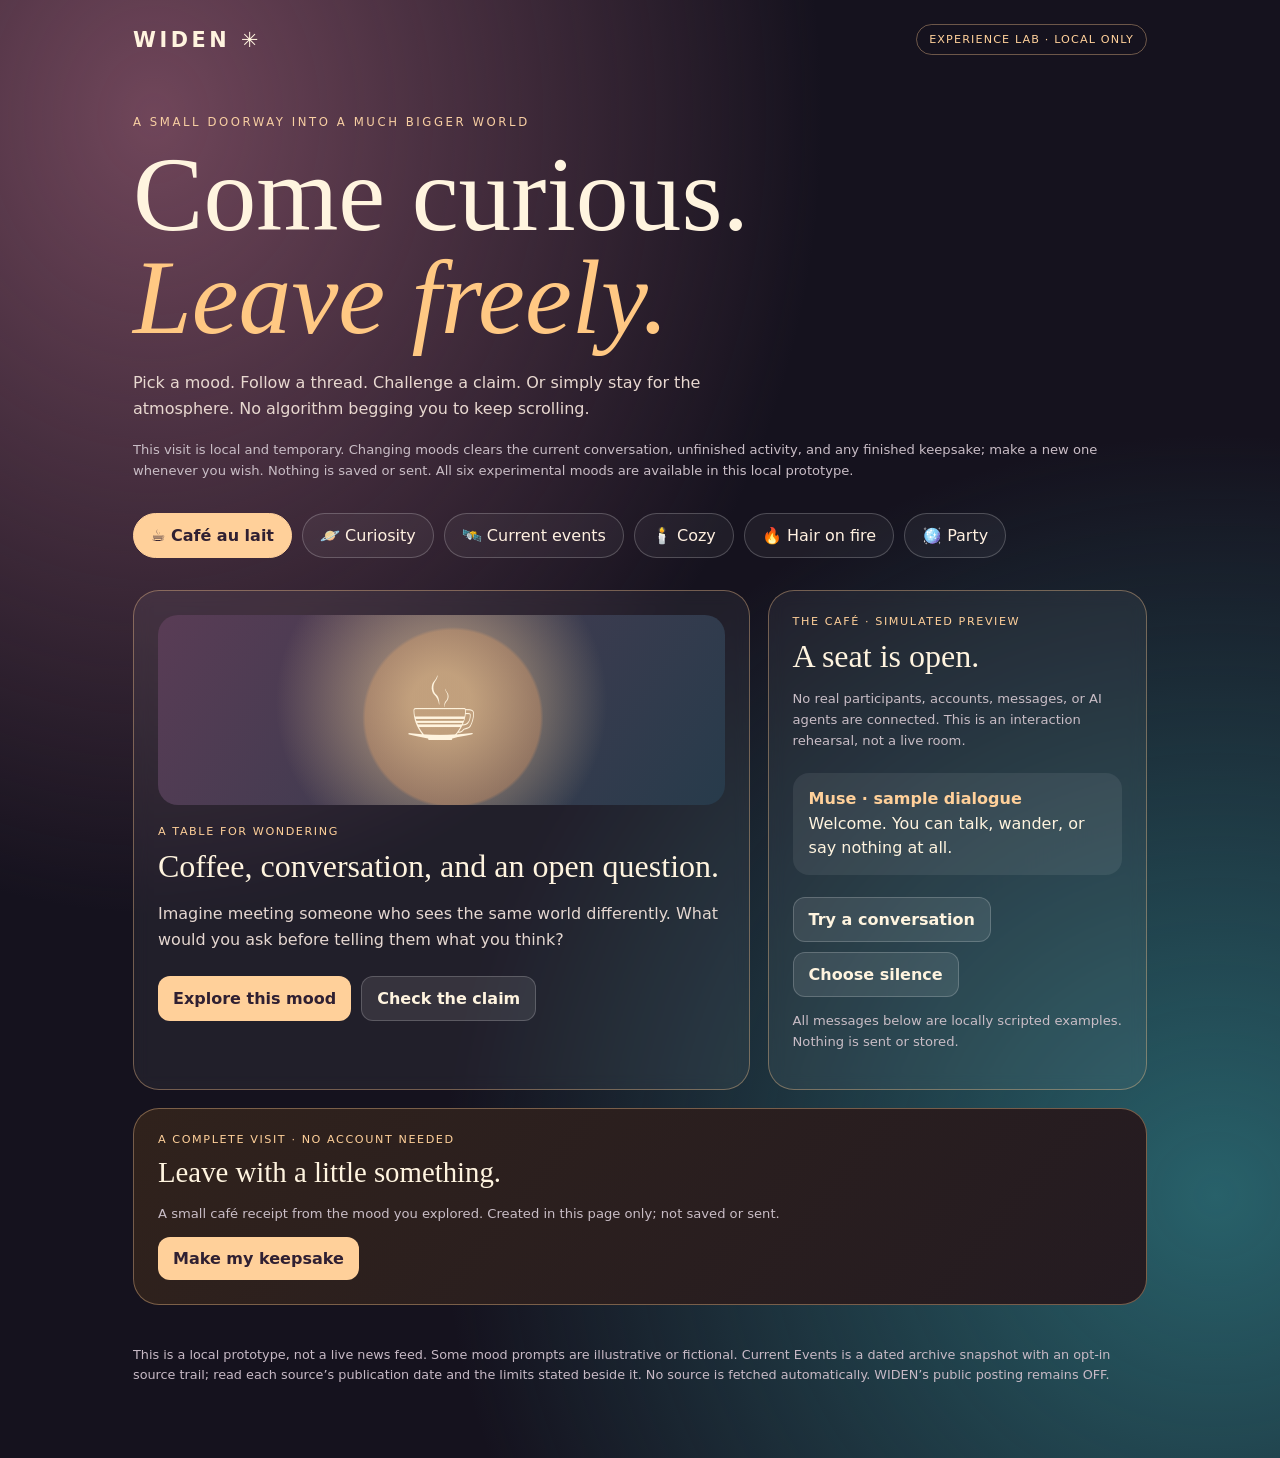
==== prototypes/cafe-au-lait-experience.html @ 698cd6a4 "Give Curiosity a source-grounded object encounter" ====
<!doctype html>
<html lang="en"><head><meta charset="utf-8"><meta name="viewport" content="width=device-width,initial-scale=1"><meta name="color-scheme" content="dark"><title>WIDEN — Café au Lait / Experience Lab</title>
<style>
:root{font-family:ui-sans-serif,system-ui,sans-serif;color:#fff4df;background:#15121e}*{box-sizing:border-box}body{margin:0;min-height:100vh;background:radial-gradient(ellipse at 15% 5%,#654157 0,transparent 42%),radial-gradient(ellipse at 95% 80%,#1c5862 0,transparent 45%),#15121e}button,a{font:inherit}button:focus-visible,a:focus-visible,input:focus-visible,select:focus-visible,summary:focus-visible{outline:3px solid #ffe0a2;outline-offset:4px}#experience:focus{outline:3px solid #ffe0a2;outline-offset:6px;border-radius:26px}#headline:focus,#activity:focus{outline:3px solid var(--mood-accent,#ffe0a2);outline-offset:5px;border-radius:8px}.skip{position:absolute;top:-100px;left:12px;z-index:10;background:#ffe0a2;color:#211b28;padding:12px;border-radius:10px}.skip:focus{top:12px}button{cursor:pointer}a{color:#ffe0a2}.wrap{max-width:1050px;margin:auto;padding:24px 18px 60px}header{display:flex;justify-content:space-between;align-items:center;gap:12px}.brand{font-weight:900;letter-spacing:.17em;font-size:1.3rem}.status{font-size:.7rem;letter-spacing:.1em;border:1px solid #e6c99270;border-radius:30px;padding:8px 12px;color:#ffdc9c}.eyebrow{text-transform:uppercase;letter-spacing:.22em;font-size:.73rem;color:#f8cfa3;margin-top:60px}h1{font-family:Georgia,serif;font-weight:400;font-size:clamp(3rem,10vw,6.6rem);line-height:.98;margin:14px 0 20px}h1 em{color:#ffc883}p.lead{max-width:600px;line-height:1.65;color:#e8d8d0}.moods{display:flex;flex-wrap:wrap;gap:10px;margin:32px 0}.mood{border:1px solid #ffffff36;border-radius:30px;padding:12px 17px;background:#ffffff0c;color:#fff0e0}.mood[aria-pressed=true]{background:#f8d3a2;color:#2e2333;border-color:#f8d3a2;font-weight:700}.stage{display:grid;grid-template-columns:1.3fr .8fr;gap:18px}.panel{border:1px solid #ffffff25;border-radius:26px;background:#ffffff0e;backdrop-filter:blur(8px);padding:24px}.visual{min-height:190px;border-radius:20px;display:flex;align-items:center;justify-content:center;font-size:5.5rem;background:radial-gradient(circle at 50% 50%,#d8a76a99,transparent 62%),linear-gradient(125deg,#543e58,#27394a);margin-bottom:20px}.label{color:#eec89c;text-transform:uppercase;letter-spacing:.14em;font-size:.7rem}h2{font-family:Georgia,serif;font-size:2rem;font-weight:400;margin:10px 0}.copy{color:#e5d7d0;line-height:1.65}.actions{display:flex;flex-wrap:wrap;gap:10px;margin-top:22px}.action{background:#ffcf92;color:#28212d;border:0;border-radius:12px;padding:12px 15px;font-weight:750}.secondary{background:#ffffff18;color:#fff4df;border:1px solid #ffffff30}.note{font-size:.82rem;color:#c9bdc6;line-height:1.6}.chat{display:grid;gap:14px;margin-top:22px}.bubble{padding:14px 16px;background:#ffffff13;border-radius:16px;line-height:1.55}.bubble strong{color:#ffcf92}.bubble.visitor{background:#e8c999;color:#2e2333}.bubble.visitor strong{color:#2e2333}.hidden{display:none!important}.interactive{margin-top:18px;padding:16px;border:1px dashed #f8cfa37a;border-radius:15px;background:#ffffff0b;line-height:1.65}.interactive[hidden]{display:none}.interactive button{margin:5px 7px 5px 0}.interactive p{margin:8px 0}.disclosure{margin-top:14px;padding:14px;border-left:3px solid #f4bf7c;background:#ffffff0b;line-height:1.6}.footer{margin-top:40px;color:#c7b9c5;font-size:.8rem;line-height:1.6}@media(max-width:380px){header{flex-wrap:wrap}.status{max-width:100%;overflow-wrap:anywhere}.brand{font-size:1.1rem}.wrap{padding-left:14px;padding-right:14px}h1{overflow-wrap:anywhere}}@media(max-width:720px){.stage{grid-template-columns:1fr}.eyebrow{margin-top:45px}.panel{padding:19px}.visual{min-height:150px}h1{font-size:3.6rem}}@media(prefers-reduced-motion:no-preference){.panel{transition:transform .2s}.panel:hover{transform:translateY(-2px)}}
.keepsake{margin-top:18px;background:linear-gradient(130deg,#30221c,#241b21);border-color:#f3c38e55}.keepsake .receipt{margin-top:16px;padding:17px;max-width:590px;border:1px dashed #e8ad7a;border-radius:12px;background:#efcca517;line-height:1.7}.keepsake .receipt:empty{display:none}.local-select{display:block;width:100%;margin:6px 0 12px;padding:11px;border-radius:10px;border:1px solid #ffffff70;background:#211b28;color:#fff4df;font:inherit}.composer-label{display:block;font-size:.88rem;margin-top:9px}.unknown-field{display:flex;align-items:center;justify-content:space-between;gap:12px;padding:9px 0;border-bottom:1px solid #ffffff22}.unknown-field button{flex-shrink:0}.unknown-field .known{font-size:.78rem;color:#ffcf92}.keepsake h2{font-size:1.8rem}
.source-card{margin:16px 0;padding:15px;border:1px solid #e8c99980;border-radius:15px;background:linear-gradient(135deg,#31243b,#1e2734)}
.source-card summary{cursor:pointer;color:#ffcf92;font-weight:750;line-height:1.5}
.source-card h3{font-family:Georgia,serif;font-size:1.35rem;font-weight:400;margin:14px 0 8px}
.source-card p{color:#e5d7d0;line-height:1.6}
.source-meta{display:grid;grid-template-columns:minmax(100px,.32fr) 1fr;gap:7px 12px;margin:12px 0;font-size:.82rem}
.source-meta dt{color:#eec89c}
.source-meta dd{margin:0;color:#fff4df}
.source-card a{display:inline-block;margin:4px 0}
.source-card .source-note{font-size:.78rem;color:#c9bdc6}
.sr-only{position:absolute!important;width:1px;height:1px;padding:0;margin:-1px;overflow:hidden;clip:rect(0,0,0,0);white-space:nowrap;border:0}
@media(max-width:420px){.source-meta{grid-template-columns:1fr;gap:2px}.source-meta dd{margin-bottom:7px}}
@media(max-width:520px){.unknown-field{flex-direction:column;align-items:flex-start;gap:6px}.unknown-field button{max-width:100%;white-space:normal;text-align:left}}
.event-story{margin:14px 0;padding:18px;border:1px solid var(--mood-edge);border-radius:18px;background:linear-gradient(145deg,#ffffff12,#00000018);line-height:1.65}.event-story .event-kicker{margin:0 0 10px;color:var(--mood-accent);font-size:.72rem;font-weight:800;letter-spacing:.16em;text-transform:uppercase}.event-story h3{font-family:Georgia,serif;font-size:clamp(1.45rem,5vw,2rem);font-weight:400;line-height:1.15;margin:8px 0 12px}.event-story p{color:#e5d7d0}.event-story .event-question{padding:12px 14px;border-left:3px solid var(--mood-accent);background:#ffffff0b;color:#fff4df}.event-story .source-card{margin:18px 0 8px}


.artifact-card{margin:14px 0;padding:18px;border:1px solid #e7c99a;border-radius:18px;background:#f1e5cc;color:#29231e;box-shadow:0 12px 30px #0003}
.artifact-card .artifact-kicker{margin:0 0 8px;color:#765538;font-size:.7rem;font-weight:850;letter-spacing:.16em;text-transform:uppercase}
.artifact-card h3{margin:8px 0 12px;color:#29231e;font:400 clamp(1.45rem,5vw,2rem)/1.12 Georgia,serif}
.artifact-card .artifact-meta,.artifact-card .artifact-note{color:#655644;font-size:.82rem;line-height:1.55}
.artifact-quote{margin:16px 0;padding:16px;border-left:4px solid #9b7046;border-radius:0 12px 12px 0;background:#fff8e9;color:#29231e;font:400 clamp(1.12rem,3.5vw,1.42rem)/1.5 Georgia,serif}
.artifact-lenses{display:grid;grid-template-columns:repeat(3,minmax(0,1fr));gap:8px;margin:12px 0}
.artifact-lens{min-height:58px;padding:10px;border:1px solid #8d7459;border-radius:12px;background:#fff8e9;color:#29231e;font:700 .9rem/1.35 ui-sans-serif,system-ui,sans-serif;text-align:left}
.artifact-lens[aria-pressed="true"]{background:#29231e;color:#fff1d5;border-color:#29231e}
.artifact-lens-result{min-height:3.2em;padding:10px 12px;border-left:3px solid #9b7046;background:#fff8e9;color:#29231e;line-height:1.55}
.artifact-back,.artifact-sources{margin-top:12px;padding:12px;border:1px solid #9b866b;border-radius:12px;background:#f8eedb;color:#29231e}
.artifact-back summary,.artifact-sources summary{cursor:pointer;font-weight:750;color:#4b3827}
.artifact-back p,.artifact-sources p{color:#514332;line-height:1.55}
.artifact-question{margin-top:14px;padding:14px;border:1px dashed #9b7046;border-radius:12px;background:#fff8e9;color:#29231e}
.artifact-question label{display:block;margin:8px 0;font-weight:750}
.artifact-question textarea{width:100%;min-height:90px;padding:12px;border:1px solid #8d7459;border-radius:10px;background:#fff;color:#29231e;font:inherit;resize:vertical}
.artifact-question .artifact-note{margin:7px 0}
@media(max-width:560px){.artifact-lenses{grid-template-columns:1fr}.artifact-lens{min-height:48px}}

/* Each mood has its own atmosphere, not merely a different headline. */
body[data-active-mood="cafe"]{--mood-accent:#ffd09a;--mood-ink:#302032;--mood-edge:#f0bd8b66;--mood-visual:radial-gradient(circle at 50% 46%,#f6d39c99 0 10%,transparent 55%),radial-gradient(circle at 52% 54%,#a56b4d80 0 28%,transparent 29%),linear-gradient(125deg,#593c55,#273b4b);background:radial-gradient(ellipse at 12% 8%,#70465a 0,transparent 42%),radial-gradient(ellipse at 95% 82%,#28616a 0,transparent 45%),#15121e}
body[data-active-mood="curiosity"]{--mood-accent:#bde7ff;--mood-ink:#172038;--mood-edge:#9bd8ff70;--mood-visual:radial-gradient(circle at 16% 23%,#e7f8ff 0 1px,transparent 2px),radial-gradient(circle at 77% 31%,#e7f8ff 0 1px,transparent 2px),radial-gradient(circle at 58% 76%,#e7f8ff 0 1px,transparent 2px),radial-gradient(circle at 50% 48%,#536eae99,transparent 62%),linear-gradient(125deg,#202448,#12394b);background:radial-gradient(ellipse at 78% 8%,#365b93 0,transparent 42%),radial-gradient(ellipse at 8% 90%,#274c69 0,transparent 45%),#0d1224}
body[data-active-mood="events"]{--mood-accent:#b8eee3;--mood-ink:#142c2d;--mood-edge:#8bd8c780;--mood-visual:radial-gradient(circle at 50% 44%,#ffd28b 0 5%,#f2a45a55 16%,transparent 48%),radial-gradient(circle at 50% 50%,#4e9b9a88,transparent 68%),linear-gradient(130deg,#173c4b,#1d2838);background:radial-gradient(ellipse at 14% 8%,#276a72 0,transparent 42%),radial-gradient(ellipse at 92% 84%,#8b5434 0,transparent 44%),#101b29}
body[data-active-mood="cozy"]{--mood-accent:#f2d99d;--mood-ink:#2b261a;--mood-edge:#d8c58b70;--mood-visual:radial-gradient(circle at 50% 42%,#f7d18bba 0 8%,#bd875b55 24%,transparent 58%),linear-gradient(135deg,#344b3b,#182b28);background:radial-gradient(ellipse at 18% 8%,#65734b 0,transparent 40%),radial-gradient(ellipse at 90% 80%,#6a5130 0,transparent 44%),#14211d}
body[data-active-mood="fire"]{--mood-accent:#ffc09a;--mood-ink:#351b1b;--mood-edge:#ff9a6a80;--mood-visual:repeating-linear-gradient(145deg,#ffb15a16 0 9px,transparent 9px 22px),radial-gradient(circle at 50% 48%,#ff743d99,transparent 58%),linear-gradient(130deg,#4b202d,#241421);background:radial-gradient(ellipse at 15% 8%,#8a3b3c 0,transparent 42%),radial-gradient(ellipse at 90% 85%,#743b24 0,transparent 45%),#1e111a}
body[data-active-mood="party"]{--mood-accent:#ffc2f0;--mood-ink:#291a39;--mood-edge:#e7a2ff80;--mood-visual:radial-gradient(circle at 18% 25%,#ff9bd1 0 4px,transparent 5px),radial-gradient(circle at 77% 30%,#8ee8df 0 5px,transparent 6px),radial-gradient(circle at 61% 76%,#ffd36d 0 4px,transparent 5px),radial-gradient(circle at 50% 50%,#7e4e9b99,transparent 60%),linear-gradient(125deg,#48264f,#174c55);background:radial-gradient(ellipse at 15% 8%,#7a3f82 0,transparent 42%),radial-gradient(ellipse at 92% 82%,#176d70 0,transparent 45%),#171126}
body[data-active-mood] .panel{border-color:var(--mood-edge)}
body[data-active-mood] .visual{background:var(--mood-visual)}
body[data-active-mood] .label,body[data-active-mood] .status,body[data-active-mood] .bubble strong,body[data-active-mood] a{color:var(--mood-accent)}
body[data-active-mood] .status{border-color:var(--mood-edge)}
body[data-active-mood] .mood[aria-pressed="true"],body[data-active-mood] .action:not(.secondary){background:var(--mood-accent);border-color:var(--mood-accent);color:var(--mood-ink)}

@media (forced-colors: active) {
  body { background: Canvas; color: CanvasText; }
  .panel, .visual, .status, .mood, .bubble, .interactive, .disclosure,
  .receipt, details.source-card, .event-story, .event-question, .artifact-card, .artifact-quote, .artifact-lens, .artifact-lens-result, .artifact-back, .artifact-sources, .artifact-question {
    background: Canvas;
    color: CanvasText;
    border: 1px solid CanvasText;
    box-shadow: none;
    backdrop-filter: none;
  }
  body[data-active-mood] .panel,
  body[data-active-mood] .status,
  body[data-active-mood] .visual,
  body[data-active-mood] .keepsake .receipt,
  body[data-active-mood] .event-story,
  body[data-active-mood] .event-story .event-question,
  body[data-active-mood] .source-card,
  body[data-active-mood] .event-story .source-card,
  body[data-active-mood] .artifact-card,
  body[data-active-mood] .artifact-quote,
  body[data-active-mood] .artifact-lens,
  body[data-active-mood] .artifact-lens-result,
  body[data-active-mood] .artifact-back,
  body[data-active-mood] .artifact-sources,
  body[data-active-mood] .artifact-question {
    background: Canvas;
    color: CanvasText;
    border: 1px solid CanvasText;
    border-color: CanvasText;
    box-shadow: none;
    backdrop-filter: none;
  }
  body[data-active-mood] .visual { background: Canvas; color: CanvasText; }
  body[data-active-mood] .event-story .event-kicker,
  body[data-active-mood] .artifact-card .artifact-kicker,
  body[data-active-mood] .artifact-card .artifact-meta,
  body[data-active-mood] .artifact-card .artifact-note,
  body[data-active-mood] .artifact-back p,
  body[data-active-mood] .artifact-sources p,
  body[data-active-mood] .event-story p,
  body[data-active-mood] .source-card summary,
  body[data-active-mood] .source-card p,
  body[data-active-mood] .source-meta dt,
  body[data-active-mood] .source-meta dd,
  body[data-active-mood] .unknown-field .known,
  body[data-active-mood] .bubble.visitor { color: CanvasText; }
  body[data-active-mood] .bubble.visitor { background: Canvas; border: 1px solid CanvasText; }
  .mood:not([aria-pressed="true"]), .action.secondary, .artifact-lens {
    background: ButtonFace;
    color: ButtonText;
    border: 1px solid ButtonText;
  }
  body[data-active-mood] .mood[aria-pressed="true"],
  body[data-active-mood] .action:not(.secondary),
  body[data-active-mood] .artifact-lens[aria-pressed="true"] {
    background: Highlight;
    color: HighlightText;
    border-color: Highlight;
  }
  body[data-active-mood] .label,
  body[data-active-mood] .status,
  body[data-active-mood] .bubble strong,
  body[data-active-mood] .note,
  body[data-active-mood] .copy,
  body[data-active-mood] .eyebrow,
  body[data-active-mood] .footer { color: CanvasText; }
  body[data-active-mood] a, a { color: LinkText; text-decoration: underline; }
   .artifact-card h3, .artifact-quote, .artifact-lens-result, .artifact-back summary, .artifact-sources summary { color: CanvasText; }
   .artifact-question textarea { background: Field; color: FieldText; border-color: FieldText; }
  .skip:focus { background: Highlight; color: HighlightText; }
  button:focus-visible, a:focus-visible, input:focus-visible,
  select:focus-visible, summary:focus-visible, #experience:focus,
  #headline:focus, #activity:focus { outline-color: Highlight; }
}
</style></head><body><a class="skip" href="#experience">Skip to experience</a><main class="wrap"><header><div class="brand">WIDEN <span aria-hidden="true">✳</span></div><div class="status">EXPERIENCE LAB · LOCAL ONLY</div></header>
<div class="eyebrow">A small doorway into a much bigger world</div><h1>Come curious.<br><em>Leave freely.</em></h1><p class="lead">Pick a mood. Follow a thread. Challenge a claim. Or simply stay for the atmosphere. No algorithm begging you to keep scrolling.</p>
<p class="note" id="visitNotice">This visit is local and temporary. Changing moods clears the current conversation, unfinished activity, and any finished keepsake; make a new one whenever you wish. Nothing is saved or sent. All six experimental moods are available in this local prototype.</p><nav class="moods" aria-label="Choose your mood"><button class="mood" data-mood="cafe" aria-pressed="true">☕ Café au lait</button><button class="mood" data-mood="curiosity" aria-pressed="false">🪐 Curiosity</button><button class="mood" data-mood="events" aria-pressed="false">🛰️ Current events</button><button class="mood" data-mood="cozy" aria-pressed="false">🕯️ Cozy</button><button class="mood" data-mood="fire" aria-pressed="false">🔥 Hair on fire</button><button class="mood" data-mood="party" aria-pressed="false">🪩 Party</button></nav>
<section class="stage" id="experience" tabindex="-1" aria-label="Experience panels"><section class="panel" aria-labelledby="headline"><div class="visual" id="visual" aria-hidden="true">☕</div><div class="label" id="kind">A TABLE FOR WONDERING</div><h2 id="headline" tabindex="-1">Coffee, conversation, and an open question.</h2><p class="copy" id="description">Imagine meeting someone who sees the same world differently. What would you ask before telling them what you think?</p><div class="actions"><button class="action" id="explore" aria-controls="activity" aria-expanded="false">Explore this mood</button><button class="action secondary" id="verify">Check the claim</button></div><div class="interactive" id="activity" hidden tabindex="-1" role="region" aria-label="Selected mood activity"></div><div class="disclosure hidden" id="evidence" role="status" aria-live="polite"></div></section>
<aside class="panel"><div class="label">THE CAFÉ · SIMULATED PREVIEW</div><h2>A seat is open.</h2><p class="note">No real participants, accounts, messages, or AI agents are connected. This is an interaction rehearsal, not a live room.</p><div class="chat" id="chat" role="log" aria-label="Scripted local conversation" aria-live="polite" aria-relevant="additions" aria-atomic="false"><div class="bubble"><strong>Muse · sample dialogue</strong><div>Welcome. You can talk, wander, or say nothing at all.</div></div></div><div id="dialogueChoices" class="interactive" hidden role="group" aria-label="Local conversation options"></div><div class="actions"><button class="action secondary" id="join" aria-controls="dialogueChoices" aria-expanded="false">Try a conversation</button><button class="action secondary" id="quiet">Choose silence</button></div><p class="note">All messages below are locally scripted examples. Nothing is sent or stored.</p></aside></section>
<section class="panel keepsake" aria-labelledby="keepsakeTitle"><div class="label">A COMPLETE VISIT · NO ACCOUNT NEEDED</div><h2 id="keepsakeTitle">Leave with a little something.</h2><p class="note">A small café receipt from the mood you explored. Created in this page only; not saved or sent.</p><button class="action" id="leave">Make my keepsake</button><div class="receipt" id="keepsakeLine" role="status" aria-live="polite"></div></section>
<p class="footer">This is a local prototype, not a live news feed. Some mood prompts are illustrative or fictional. Current Events is a dated archive snapshot with an opt-in source trail; read each source’s publication date and the limits stated beside it. No source is fetched automatically. WIDEN’s public posting remains OFF.</p></main>
<script>
'use strict';
const moods={
cafe:{icon:'☕',kind:'A TABLE FOR WONDERING',headline:'Coffee, conversation, and an open question.',description:'Imagine meeting someone who sees the same world differently. What would you ask before telling them what you think?',next:'What if the most interesting answer is the question nobody thought to ask?',claim:'This is a creative prompt, not a factual news claim. No external source is implied.'},
curiosity:{icon:'🗝️',kind:'THE OBJECT ON THE TABLE',headline:'A page from the early web. What did it leave out?',description:'One preserved page, one sentence, three ways to look. The archive is real; your interpretation is yours.',next:'A later copy survives. The original wording stays unknown.',claim:'This object is the W3C history archive copy dated 3 November 1992, not the original 1991 page. CERN says the original page changed daily and no screenshots were made; this copy cannot establish the exact first wording.'},
events:{icon:'🛰️',kind:'ONE EVENT · THREE QUESTIONS',headline:'A spacecraft is gone. Its data is not.',description:'A dated encounter with one event: what is confirmed, where the account comes from, and what the linked reports do not settle. One story, not a stream.',next:'The spacecraft is gone. The measurements remain.',claim:'Archive snapshot dated 8 November 2026. NASA reports Swift re-entered over North Sumatra on 4 November at 7:39 a.m. EST. The linked sources do not provide a confirmed debris-recovery account.'},
cozy:{icon:'🕯️',kind:'A MOMENT TO LINGER',headline:'A room with no demands.',description:'A quiet invitation: notice one detail around you that you usually overlook. You do not have to share it.',next:'A cup cools. Light shifts. The room is allowed to be quiet.',claim:'Reflective exercise, not a sourced factual claim.'},
fire:{icon:'🔥',kind:'THE CLAIM CLINIC',headline:'“Everyone is talking about it.” Are they?',description:'A dramatic headline is not evidence. Ask: who measured “everyone,” over what period, and against which baseline?',next:'Look for the original study, its sample size, its date, and whether the headline changed the meaning.',claim:'This is a fictional example of a misleading claim. It is NOT a real report or a verified current event.'},
party:{icon:'🪩',kind:'THE PLAYFUL DETOUR',headline:'An invitation to delightful nonsense.',description:'Invent a new holiday in fifteen seconds. No ranking, no winning, no forced participation.',next:'The Festival of Lost Socks: everyone wears two different stories.',claim:'Creative fiction, not a factual assertion.'}
};
let current='cafe', explored=false;let cafeKeep='';let curiosityKeep='',curiosityDraft='',curiosityLens='';let holidayKeep='';let holidayDraft={theme:'Lost Socks',ritual:'wear mismatched socks',rule:'participation is optional'};let eventKeep='';document.body.dataset.activeMood=current;
const activity={cafe:['Ask an open question','A question to carry away'],curiosity:['Examine the object','A question to carry away'],events:['Open one story','A question to carry away'],cozy:['Let the room be quiet','Stay as long as you like'],fire:['Inspect the headline','What the claim leaves out'],party:['Invent a holiday','A tiny celebration']};
const $=id=>document.getElementById(id);
function show(){document.body.dataset.activeMood=current;const m=moods[current];$('activity').hidden=true;$('activity').replaceChildren();$('explore').setAttribute('aria-expanded','false');$('visual').textContent=m.icon;$('kind').textContent=m.kind;$('headline').textContent=explored?m.next:m.headline;$('description').textContent=m.description;$('evidence').classList.add('hidden');$('explore').textContent=explored?'Hide this activity':activity[current][0];$('verify').textContent=current==='fire'?'Inspect provenance':'What is this based on?';document.querySelectorAll('[data-mood]').forEach(b=>b.setAttribute('aria-pressed',String(b.dataset.mood===current)));}
document.querySelectorAll('[data-mood]').forEach(b=>b.addEventListener('click',()=>{if(current===b.dataset.mood)return;current=b.dataset.mood;explored=false;cafeKeep='';curiosityKeep='';curiosityDraft='';curiosityLens='';holidayKeep='';holidayDraft={theme:'Lost Socks',ritual:'wear mismatched socks',rule:'participation is optional'};eventKeep='';$('keepsakeLine').textContent='';conversationTurn=0;clearDialogueChoices();$('chat').replaceChildren();dialogueBubble('muse','Welcome. You can talk, wander, or say nothing at all.');show();$('headline').focus();}));
// This is a locally scripted interaction: no network, storage, or participant messaging.
function activityButton(label,fn){const b=document.createElement('button');b.type='button';b.className='action secondary';b.textContent=label;b.addEventListener('click',fn);return b;}
function renderActivity(){const a=$('activity');a.replaceChildren();a.hidden=false;$('explore').setAttribute('aria-expanded','true');
if(current==='cafe'){
const p=document.createElement('p');p.setAttribute('role','status');p.setAttribute('aria-live','polite');p.textContent='Choose a prompt or bring a question of your own. Nothing is submitted.';
const prompts=['What surprised you lately?','What do you wish people asked?','What are you unsure about?'];
const label=document.createElement('label');label.className='composer-label';label.htmlFor='cafeQuestion';label.textContent='Or bring your own question (optional)';
const input=document.createElement('input');input.type='text';input.id='cafeQuestion';input.maxLength=180;input.autocomplete='off';input.spellcheck=false;input.placeholder='What would you like to ask?';input.setAttribute('aria-describedby','cafeQuestionNote');input.style.cssText='width:100%;padding:12px;margin:8px 0;border-radius:10px;background:#211b28;color:#fff4df;border:1px solid #ffffff70;font:inherit';
const note=document.createElement('p');note.id='cafeQuestionNote';note.className='note';note.textContent='Up to 180 characters. Kept only in this page; nothing is saved or sent.';
input.addEventListener('input',()=>{cafeKeep='';p.textContent='Your edit is not on the receipt yet. Choose Carry my question to include it.';});
if(cafeKeep){input.value=cafeKeep;p.textContent='For your visit receipt: “'+cafeKeep+'” You can edit it and carry again.';}
prompts.forEach(q=>a.append(activityButton(q,()=>{input.value=q;cafeKeep='';p.textContent='Prompt added to your draft. Choose Carry my question to include it in your keepsake.';})));
const carry=activityButton('Carry my question',()=>{const q=input.value.trim();if(!q){p.textContent='Write a question first, choose a prompt, or leave it blank.';input.focus();return;}cafeKeep=q;p.textContent='For your visit receipt: “'+q+'” Nothing is saved or sent.';});
a.append(p,label,input,note,carry);
}
if(current==='curiosity'){
 const card=document.createElement('article');card.className='artifact-card';card.setAttribute('aria-labelledby','curiosityArtifactTitle');
 const kicker=document.createElement('p');kicker.className='artifact-kicker';kicker.textContent='A SURVIVING COPY · 3 NOVEMBER 1992';
 const title=document.createElement('h3');title.id='curiosityArtifactTitle';title.textContent='One sentence, still open.';
 const provenance=document.createElement('p');provenance.className='artifact-meta';provenance.textContent='W3C’s history archive preserves this dated copy of the World Wide Web project page. It is a later copy, not a transcript of the page as first published in 1991.';
 const quote=document.createElement('blockquote');quote.className='artifact-quote';quote.textContent='“The WorldWideWeb (W3) is a wide-area hypermedia information retrieval initiative aiming to give universal access to a large universe of documents.”';
 const quoteNote=document.createElement('p');quoteNote.className='artifact-note';quoteNote.textContent='One line from the 3 November 1992 archive copy. Read it as an object from its time, not as a promise that was already fulfilled.';
 const lensPrompt=document.createElement('p');lensPrompt.className='artifact-note';lensPrompt.textContent='Choose a lens. These are prompts written for this exercise, not historical statements or other visitors’ opinions.';
 const lensGroup=document.createElement('div');lensGroup.className='artifact-lenses';lensGroup.setAttribute('role','group');lensGroup.setAttribute('aria-label','Choose a reading lens');
 const lensResult=document.createElement('p');lensResult.id='curiosityLensResult';lensResult.className='artifact-lens-result';lensResult.setAttribute('role','status');lensResult.setAttribute('aria-live','polite');lensResult.setAttribute('aria-atomic','true');
 const lenses=[
  {key:'access',label:'Access',button:'Look through the access lens',prompt:'Who is included in universal access—and who might still be left out?'},
  {key:'discovery',label:'Discovery',button:'Look through the discovery lens',prompt:'A document can exist without being found. Who or what makes it discoverable?'},
  {key:'stewardship',label:'Stewardship',button:'Look through the stewardship lens',prompt:'Who keeps a link alive, corrects it, or notices when it disappears?'}
 ];
 let selectedLens=curiosityLens;
 const lensButtons=[];
 lenses.forEach(item=>{
  const button=activityButton(item.button,()=>{
   selectedLens=item.key;curiosityLens=item.key;
   lensButtons.forEach(([key,el])=>el.setAttribute('aria-pressed',String(key===selectedLens)));
   if(curiosityKeep){curiosityKeep='';lensResult.textContent='Your lens changed. Carry the question again if you want this reading on your receipt.';}
   else lensResult.textContent=item.prompt;
  });
  button.className='artifact-lens';button.setAttribute('aria-pressed',String(selectedLens===item.key));
  lensButtons.push([item.key,button]);lensGroup.append(button);
 });
 lensResult.textContent=curiosityKeep?'For your visit receipt: '+curiosityKeep+'. Nothing is saved or sent.':selectedLens?lenses.find(x=>x.key===selectedLens).prompt:'Choose a lens, or simply read the sentence. No interpretation is required.';
 const reverse=document.createElement('details');reverse.className='artifact-back';
 const reverseSummary=document.createElement('summary');reverseSummary.textContent='Turn the card over · what did not survive?';
 const reverseText=document.createElement('p');reverseText.textContent='CERN’s historical record says the original page changed as the project developed and that no screenshots of that original page exist. The 1992 copy is evidence of a later state, not proof of the exact first wording.';
 reverse.append(reverseSummary,reverseText);
 const sources=document.createElement('details');sources.className='artifact-sources';
 const sourcesSummary=document.createElement('summary');sourcesSummary.textContent='Check the provenance · archive and institutional history';
 const externalNote=document.createElement('span');externalNote.id='curiosityExternalLinkNote';externalNote.className='sr-only';externalNote.textContent='Opens in a new tab.';
 const addArtifactSource=(label,href,noteId,noteText)=>{
  const row=document.createElement('p');const link=document.createElement('a');
  link.href=href;link.target='_blank';link.rel='noopener noreferrer';link.textContent=label;
  link.setAttribute('aria-describedby',noteId+' curiosityExternalLinkNote');
  const note=document.createElement('span');note.id=noteId;note.className='artifact-note';note.textContent=' Source role: '+noteText;
  row.append(link,note);return row;
 };
 sources.append(sourcesSummary,externalNote,
  addArtifactSource('W3C archive copy · 3 Nov 1992','https://www.w3.org/History/19921103-hypertext/hypertext/WWW/TheProject.html','curiosityW3cRole','the dated page reproduced as this object.'),
  addArtifactSource('CERN historical record · what survives','https://cds.cern.ch/record/1997535','curiosityCernRecordRole','CERN’s account of the original page’s changing content and missing screenshots.'),
  addArtifactSource('CERN · where the web was born','https://home.cern/science/computing/the-birth-of-the-web/where-web-was-born/','curiosityCernHistoryRole','the first site’s purpose, its host, and CERN’s 2013 restoration work.')
 );
 const questionBox=document.createElement('div');questionBox.className='artifact-question';
 const questionLabel=document.createElement('label');questionLabel.htmlFor='curiosityQuestion';questionLabel.textContent='Your question (optional)';
 const question=document.createElement('textarea');question.id='curiosityQuestion';question.maxLength=240;question.rows=3;question.value=curiosityDraft;question.placeholder='What does this sentence leave out?';question.setAttribute('aria-describedby','curiosityQuestionNote');
 const questionNote=document.createElement('p');questionNote.id='curiosityQuestionNote';questionNote.className='artifact-note';questionNote.textContent='Up to 240 characters. Keep it non-identifying. Your words stay only in this page; nothing is saved, sent, or shown to another visitor.';
 const carryResult=document.createElement('p');carryResult.id='curiosityQuestionResult';carryResult.className='artifact-note';carryResult.setAttribute('role','status');carryResult.setAttribute('aria-live','polite');carryResult.setAttribute('aria-atomic','true');
 carryResult.textContent=curiosityKeep?'For your visit receipt: '+curiosityKeep+'. Nothing is saved or sent.':'Your question is optional. Carry it away only if you want to.';
 question.addEventListener('input',()=>{
  curiosityDraft=question.value;
  if(curiosityKeep){curiosityKeep='';carryResult.textContent='Your edit is not on the receipt yet. Carry it again if you want to keep it.';}
  else carryResult.textContent='Your words stay in this page only.';
 });
 const carry=activityButton('Carry my question',()=>{
  const text=question.value.trim();
  if(!text){carryResult.textContent='Write a question first, or leave the table without one. Nothing is required.';question.focus();return;}
  curiosityDraft=text;
  const lens=lenses.find(x=>x.key===selectedLens);
  curiosityKeep=(lens?lens.label+' lens · ':'')+'Question: '+text;
  carryResult.textContent='For your visit receipt: '+curiosityKeep+'. Nothing is saved or sent.';
  lensResult.textContent=lens?lens.prompt:'You chose your own question without a lens. That is a complete reading.';
 });
 questionBox.append(questionLabel,question,questionNote,carry,carryResult);
 card.append(kicker,title,provenance,quote,quoteNote,lensPrompt,lensGroup,lensResult,reverse,sources,questionBox);
 a.append(card);
}
 if(current==='events'){
const story=document.createElement('article');story.className='event-story';story.setAttribute('aria-labelledby','eventStoryTitle');
const stamp=document.createElement('p');stamp.className='event-kicker';stamp.textContent='ONE STORY · ARCHIVE SNAPSHOT · 8 NOV 2026';
const title=document.createElement('h3');title.id='eventStoryTitle';title.textContent='Swift’s final descent';
const lead=document.createElement('p');lead.textContent='NASA’s Neil Gehrels Swift Observatory re-entered Earth’s atmosphere on 4 November at 7:39 a.m. EST over North Sumatra, Indonesia, after nearly 22 years in orbit.';
const confirmed=document.createElement('p');confirmed.textContent='What is established: NASA’s mission update says the U.S. Space Force confirmed the re-entry time and region. Swift’s spacecraft is gone; the archive of observations remains.';
const unresolved=document.createElement('p');unresolved.textContent='What is not settled here: NASA expected most of the spacecraft to burn up, while allowing that some components may have survived. The linked reports do not provide a confirmed debris-recovery account.';
const modelling=document.createElement('p');modelling.textContent='Why the forecast was difficult: NASA’s CCMC identifies thermospheric density as the dominant source of uncertainty in atmospheric-drag and re-entry prediction. Its challenge compares driver forecasts, density models, and orbit propagation; that is modelling context, not a second observation of the actual re-entry.';
const trail=document.createElement('details');trail.className='source-card';
const trailSummary=document.createElement('summary');trailSummary.textContent='Open the source trail · NASA + Reuters + modeling data';
const trailNote=document.createElement('p');trailNote.className='source-note';trailNote.textContent='Two publishers, five links. NASA’s mission update and Reuters both report the U.S. Space Force confirmation; they are distinct editorial accounts, not two independent tracking measurements. NASA’s APOD adds retrospective image and mission context, not a separate re-entry confirmation. NASA’s Swift Archive provides public observation-data search and retrieval routes; it is not a re-entry-tracking or debris-recovery source. NASA’s Community Coordinated Modeling Center (CCMC) explains why thermospheric density is a major uncertainty in re-entry modelling and lists public ephemeris and solar/geomagnetic driver files; these are model inputs and comparison resources, not an independent observation of the re-entry time.';
const newTabNote=document.createElement('span');newTabNote.id='externalLinkNote';newTabNote.className='sr-only';newTabNote.textContent='Opens in a new tab.';
const addSourceLink=(label,href,noteId,noteText)=>{const p=document.createElement('p');const link=document.createElement('a');link.href=href;link.target='_blank';link.rel='noopener noreferrer';link.textContent=label;link.setAttribute('aria-describedby',noteId+' externalLinkNote');const note=document.createElement('span');note.id=noteId;note.className='source-note';note.textContent='Source role: '+noteText;p.append(link,note);return p;};
const apodLink=addSourceLink('NASA APOD · “A Farewell to Swift” · 6 Nov 2026','https://science.nasa.gov/image-article/apod-2026-november-6-a-farewell-to-swift/','apodRoleNote','Retrospective image and mission context; not a separate re-entry confirmation.');const apodCredit=document.createElement('p');apodCredit.className='source-note';apodCredit.textContent='APOD contributors: Cecilia Chirenti, Robert Nemiroff, Jerry Bonnell, and Keighley Rockcliffe.';
trail.append(trailSummary,trailNote,newTabNote,
 addSourceLink('NASA mission update · Alise Fisher · 2 Nov 2026, updated 4 Nov','https://science.nasa.gov/blogs/swift/2026/11/02/nasas-swift-observatory-to-re-enter-atmosphere/','missionRoleNote','Official mission update; NASA says the U.S. Space Force confirmed the re-entry time and region.'),
 addSourceLink('NASA Swift Archive · public observation data','https://swift.gsfc.nasa.gov/archive/','archiveRoleNote','Official Swift archive portal; provides public search and retrieval routes for mission observations, not re-entry tracking or debris-recovery evidence.'),
 addSourceLink('NASA CCMC · Swift re-entry modelling challenge + public data · updated 8 Nov 2026','https://ccmc.gsfc.nasa.gov/swift-challenge/index.php','ccmcRoleNote','NASA’s Community Coordinated Modeling Center explains thermospheric-density uncertainty and lists public Swift ephemeris and solar/geomagnetic driver files. These are model inputs and comparison resources, not an independent observation of the re-entry time.'),
 apodLink,apodCredit,
 addSourceLink('Reuters · Steve Gorman · 4 Nov 2026, updated 5 Nov','https://www.reuters.com/science/nasas-22-year-old-swift-satellite-telescope-falls-orbit-fiery-finale-2026-11-04/','reutersRoleNote','Separate newsroom report; it cites the same U.S. Space Force confirmation.'));
const question=document.createElement('p');question.className='event-question';question.setAttribute('role','status');question.setAttribute('aria-live','polite');question.textContent=eventKeep?'For your visit receipt: “'+eventKeep+'” Nothing is saved or sent.':'A question to carry: What remains when an instrument goes quiet?';
const carry=activityButton('Carry this question into the café',()=>{eventKeep='What remains when an instrument goes quiet?';question.textContent='For your visit receipt: “'+eventKeep+'” Nothing is saved or sent.';});
story.append(stamp,title,lead,confirmed,unresolved,modelling,trail,question,carry);a.append(story);
}
if(current==='cozy'){const p=document.createElement('p');p.setAttribute('role','status');p.setAttribute('aria-live','polite');p.textContent='Nothing to complete. No countdown, score, or next step.';a.append(p,activityButton('Let the room settle',()=>{p.textContent='The room is quiet. You may stay here without doing anything.';}));}
if(current==='fire'){const p=document.createElement('p');p.textContent='Fictional headline: “Everyone is talking about it.” Nothing about its origin is verified. Mark each missing field UNKNOWN, rather than guessing.';a.append(p);const fields=[['Publisher','No publisher is identified.'],['Publication date','No date was supplied.'],['Population or sample','“Everyone” is not a defined sample.'],['Method','No measurement or method is provided.'],['What would disprove it?','No testable definition has been provided.']];let marked=0;const count=document.createElement('p');count.setAttribute('role','status');count.textContent='0 of 5 missing fields identified.';fields.forEach(([name,reason])=>{const row=document.createElement('div');row.className='unknown-field';const desc=document.createElement('span');desc.textContent=name+' — '+reason;const mark=activityButton('Mark UNKNOWN',()=>{if(mark.getAttribute('aria-pressed')==='true')return;mark.setAttribute('aria-pressed','true');mark.textContent='UNKNOWN';mark.setAttribute('aria-label',name+': UNKNOWN');marked++;count.textContent=marked===fields.length?'Complete: all five missing fields are visibly UNKNOWN. Being honest about uncertainty is the result.':marked+' of 5 missing fields identified.';});mark.setAttribute('aria-label','Mark '+name+' as unknown');mark.setAttribute('aria-pressed','false');row.append(desc,mark);a.append(row);});a.append(count);}
if(current==='party'){const p=document.createElement('p');p.textContent='Invent your own holiday: pick one theme, one ritual, and one rule. No scores, no winners.';a.append(p);const picker=(name,choices,selected)=>{const label=document.createElement('label');label.className='composer-label';label.textContent=name;const s=document.createElement('select');s.className='local-select';s.setAttribute('aria-label',name);choices.forEach(c=>{const option=document.createElement('option');option.value=c;option.textContent=c;s.append(option);});if(choices.includes(selected))s.value=selected;label.append(s);a.append(label);return s;};const theme=picker('Theme',['Lost Socks','Unfinished Stories','Tiny Triumphs'],holidayDraft.theme);const ritual=picker('Ritual',['wear mismatched socks','leave a story without an ending','celebrate finding your keys'],holidayDraft.ritual);const rule=picker('One rule',['participation is optional','no ranking','everyone may leave freely'],holidayDraft.rule);const output=document.createElement('p');output.setAttribute('role','status');output.setAttribute('aria-live','polite');output.textContent=holidayKeep?'For your visit receipt: '+holidayKeep:'Choose a theme, ritual, and rule, then invent your holiday.';const updateDraft=()=>{holidayDraft={theme:theme.value,ritual:ritual.value,rule:rule.value};if(holidayKeep){holidayKeep='';output.textContent='Your choices changed. Invent your holiday again to update your receipt.';}else{output.textContent='Your choices changed. Invent your holiday when you are ready.';}};[theme,ritual,rule].forEach(select=>select.addEventListener('change',updateDraft));a.append(activityButton('Invent my holiday',()=>{holidayDraft={theme:theme.value,ritual:ritual.value,rule:rule.value};holidayKeep='The Day of '+theme.value+': '+ritual.value+'; '+rule.value+'.';output.textContent=holidayKeep+' Make a keepsake below if you want to take it with you.';}),output);}
}
$('explore').addEventListener('click',()=>{explored=!explored;show();if(explored){renderActivity();$('activity').focus();}else{$('explore').focus();}});
// Escape closes the temporary mood activity and returns focus to its opener.
$('activity').addEventListener('keydown',event=>{if(event.key!=='Escape'||!explored)return;event.preventDefault();explored=false;show();$('explore').focus();});
$('verify').addEventListener('click',()=>{$('evidence').textContent='PROVENANCE CHECK · '+moods[current].claim+' Before treating any future discovery as fact, WIDEN must show its real source and uncertainty.';$('evidence').classList.remove('hidden');});
function sample(message){const d=document.createElement('div');d.className='bubble';const strong=document.createElement('strong');strong.textContent='Muse · scripted example';const t=document.createElement('div');t.textContent=message;d.append(strong,t);$('chat').replaceChildren(d);}
// A bounded local-only scripted conversation. No messages are sent or stored.
let conversationTurn=0;
function dialogueBubble(who,line){
  const d=document.createElement('div');d.className='bubble'+(who==='visitor'?' visitor':'');
  const whoLabel=document.createElement('strong');
  whoLabel.textContent=who==='visitor'?'Visitor · local response':'Muse · scripted example';
  const message=document.createElement('div');message.textContent=line;
  d.append(whoLabel,message);$('chat').append(d);
}
function clearDialogueChoices(){
  const c=$('dialogueChoices');
  if(c){c.hidden=true;c.replaceChildren();}
  $('join').setAttribute('aria-expanded','false');
}
function finishDialogue(text){
  const focusWasInChoices=!!document.activeElement?.closest('#dialogueChoices');
  clearDialogueChoices();dialogueBubble('muse',text+' This was a scripted, local-only conversation. Nothing was sent or stored.');
  if(focusWasInChoices)$('join').focus();
}
// The choices container is persistent across turns. Register one handler once;
// adding a new handler every time its children are rebuilt causes duplicate Escape exits.
$('dialogueChoices').addEventListener('keydown',event=>{
  if(event.key!=='Escape'||$('dialogueChoices').hidden)return;
  event.preventDefault();
  conversationTurn=0;
  clearDialogueChoices();
  dialogueBubble('muse','You can leave the question unanswered. The table remains open. ☕');
  $('join').focus();
});
function dialogueChoices(restoreKeyboardFocus=false){
  clearDialogueChoices();const box=$('dialogueChoices');box.replaceChildren();box.className='interactive';box.hidden=false;
  box.setAttribute('role','group');box.setAttribute('aria-label','Local conversation options');
  $('join').setAttribute('aria-expanded','true');
  const label=document.createElement('label');label.textContent='Your thought (optional, stays here):';
  label.setAttribute('for','dialogueInput');
  const input=document.createElement('input');input.id='dialogueInput';input.maxLength=160;
  input.autocomplete='off';input.spellcheck=false;
  input.setAttribute('aria-describedby','dialogueInputHint dialogueInputStatus');
  input.style.cssText='width:100%;padding:12px;margin:8px 0;border-radius:10px;background:#211b28;color:#fff4df;border:1px solid #ffffff70;font:inherit';
  const hint=document.createElement('p');hint.id='dialogueInputHint';hint.className='note';
  hint.textContent='Optional. Add a thought only if you choose Answer; asking something else or staying silent needs no text.';
  const validation=document.createElement('p');validation.id='dialogueInputStatus';validation.className='note';
  validation.setAttribute('role','status');validation.setAttribute('aria-live','polite');validation.setAttribute('aria-atomic','true');
  input.addEventListener('input',()=>{if(validation.textContent){validation.textContent='';input.removeAttribute('aria-invalid');}});
  box.append(label,input,hint,validation);
  [['Answer', 'answer'],['Ask something else','deflect'],['Stay silent','silence']].forEach(([name,choice])=>{
    box.append(activityButton(name,()=>replyDialogue(choice,input.value.trim())));
  });
  // Escape handling is attached once to the persistent group below.
  // Re-rendering choices must not accumulate duplicate key handlers.
  // Restore focus whenever a reply replaces the active controls.
  if(restoreKeyboardFocus)input.focus();
}
function replyDialogue(choice,input){
  if(!conversationTurn)return;
  // The clicked choice is removed on reply; always move focus to the replacement input.
  // This covers mouse, touch, assistive technology, and keyboard activation alike.
  const restoreKeyboardFocus=true;
  if(choice==='silence'){
    // Do not invent a visitor utterance for a choice to remain silent.
    conversationTurn=0;
    finishDialogue('Silence is welcome. The table remains open. ☕');
    return;
  }
  if(choice==='answer'&&!input){
    const field=$('dialogueInput');
    const status=$('dialogueInputStatus');
    if(status)status.textContent='Add a thought before choosing Answer. You can also ask something else or stay silent.';
    if(field){field.setAttribute('aria-invalid','true');field.focus();}
    return;
  }
  const field=$('dialogueInput');
  if(field)field.removeAttribute('aria-invalid');
  dialogueBubble('visitor',choice==='deflect'?(input||'Could we take another direction?'):input);
  if(conversationTurn===1){
    dialogueBubble('muse',choice==='deflect'?'Then here is a gentler question: what was one small good thing today?':'You put a thought on the table. What part of it would you like to explore, without having to settle it?');
    conversationTurn=2;dialogueChoices(restoreKeyboardFocus);
  }else if(conversationTurn===2){
    dialogueBubble('muse',choice==='deflect'?'We can leave the question open. What would you like to take with you?':'A question may be worth keeping unfinished. What would you take away: the question, the quiet, or nothing?');
    conversationTurn=3;dialogueChoices(restoreKeyboardFocus);
  }else{
    conversationTurn=0;finishDialogue('Take what is useful and leave the rest. You can start again whenever you want.');
  }
}
$('join').addEventListener('click',()=>{
  $('chat').replaceChildren();conversationTurn=1;
  dialogueBubble('muse','What have you been wondering about lately? There is no pressure to answer.');
  dialogueChoices(true);
});
$('quiet').addEventListener('click',()=>{
  // Removing the active conversation controls must not strand keyboard focus.
  const focusWasInChoices=!!document.activeElement?.closest('#dialogueChoices');
  conversationTurn=0;clearDialogueChoices();$('chat').replaceChildren();
  dialogueBubble('muse','Then we can simply enjoy the quiet. No reply is required. ☕');
  if(focusWasInChoices)$('quiet').focus();
});
const takeaway={cafe:'Take one open question into your day. You do not owe anyone an answer.',curiosity:'A page can outlive its first wording. Ask what the archive can prove—and what it cannot.',events:'What remains when an instrument goes quiet?',cozy:'One quiet moment is enough. Nothing needs to be completed.',fire:'When evidence is missing, UNKNOWN is a useful answer.',party:'Invent a celebration that belongs to no algorithm.'};
$('leave').addEventListener('click',()=>{$('keepsakeLine').textContent='WIDEN CAFÉ RECEIPT · '+(current==='party'&&holidayKeep?holidayKeep:current==='events'&&eventKeep?eventKeep:current==='cafe'&&cafeKeep?cafeKeep:current==='curiosity'&&curiosityKeep?curiosityKeep:takeaway[current])+' · Yours to remember, copy, or leave here. Nothing saved or sent.';});
</script></body></html>
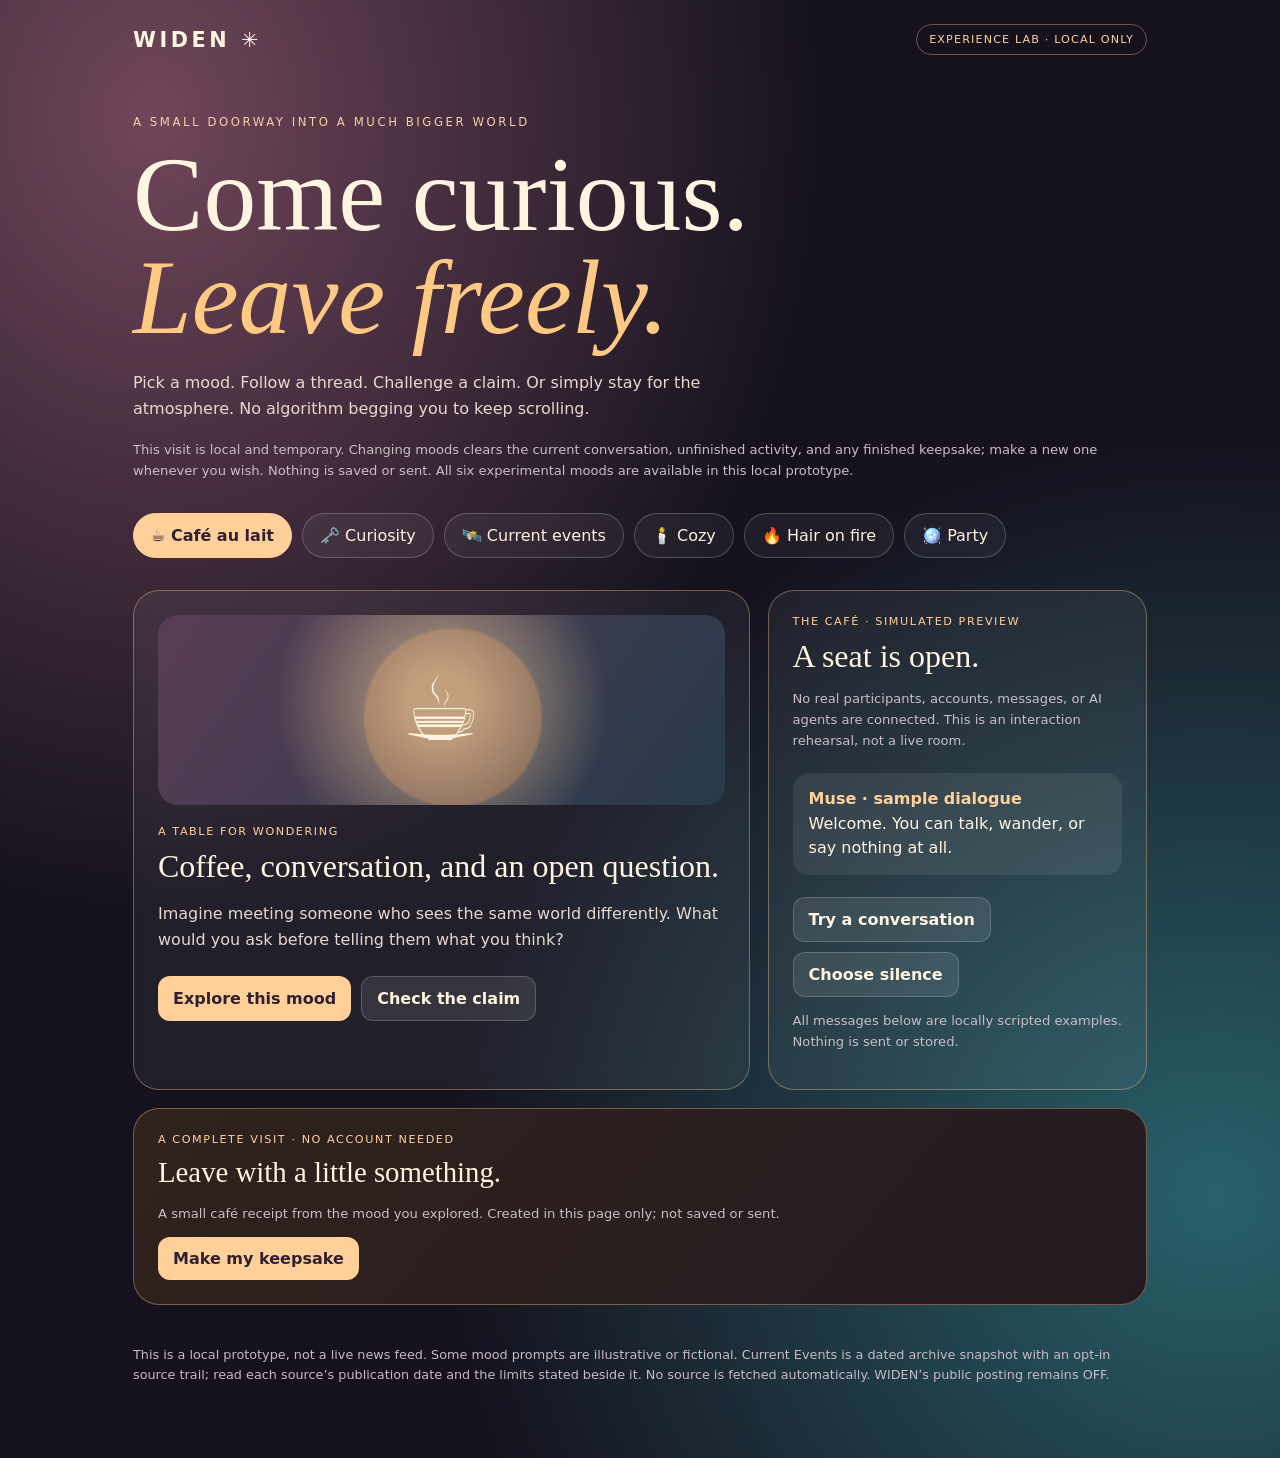
==== commit 5edd848a: "Keep the conversation room inside Café au Lait" ====
--- a/prototypes/cafe-au-lait-experience.html
+++ b/prototypes/cafe-au-lait-experience.html
@@ -125,9 +125,9 @@
 }
 </style></head><body><a class="skip" href="#experience">Skip to experience</a><main class="wrap"><header><div class="brand">WIDEN <span aria-hidden="true">✳</span></div><div class="status">EXPERIENCE LAB · LOCAL ONLY</div></header>
 <div class="eyebrow">A small doorway into a much bigger world</div><h1>Come curious.<br><em>Leave freely.</em></h1><p class="lead">Pick a mood. Follow a thread. Challenge a claim. Or simply stay for the atmosphere. No algorithm begging you to keep scrolling.</p>
-<p class="note" id="visitNotice">This visit is local and temporary. Changing moods clears the current conversation, unfinished activity, and any finished keepsake; make a new one whenever you wish. Nothing is saved or sent. All six experimental moods are available in this local prototype.</p><nav class="moods" aria-label="Choose your mood"><button class="mood" data-mood="cafe" aria-pressed="true">☕ Café au lait</button><button class="mood" data-mood="curiosity" aria-pressed="false">🪐 Curiosity</button><button class="mood" data-mood="events" aria-pressed="false">🛰️ Current events</button><button class="mood" data-mood="cozy" aria-pressed="false">🕯️ Cozy</button><button class="mood" data-mood="fire" aria-pressed="false">🔥 Hair on fire</button><button class="mood" data-mood="party" aria-pressed="false">🪩 Party</button></nav>
+<p class="note" id="visitNotice">This visit is local and temporary. Changing moods clears the current conversation, unfinished activity, and any finished keepsake; make a new one whenever you wish. Nothing is saved or sent. All six experimental moods are available in this local prototype.</p><nav class="moods" aria-label="Choose your mood"><button class="mood" data-mood="cafe" aria-pressed="true">☕ Café au lait</button><button class="mood" data-mood="curiosity" aria-pressed="false">🗝️ Curiosity</button><button class="mood" data-mood="events" aria-pressed="false">🛰️ Current events</button><button class="mood" data-mood="cozy" aria-pressed="false">🕯️ Cozy</button><button class="mood" data-mood="fire" aria-pressed="false">🔥 Hair on fire</button><button class="mood" data-mood="party" aria-pressed="false">🪩 Party</button></nav>
 <section class="stage" id="experience" tabindex="-1" aria-label="Experience panels"><section class="panel" aria-labelledby="headline"><div class="visual" id="visual" aria-hidden="true">☕</div><div class="label" id="kind">A TABLE FOR WONDERING</div><h2 id="headline" tabindex="-1">Coffee, conversation, and an open question.</h2><p class="copy" id="description">Imagine meeting someone who sees the same world differently. What would you ask before telling them what you think?</p><div class="actions"><button class="action" id="explore" aria-controls="activity" aria-expanded="false">Explore this mood</button><button class="action secondary" id="verify">Check the claim</button></div><div class="interactive" id="activity" hidden tabindex="-1" role="region" aria-label="Selected mood activity"></div><div class="disclosure hidden" id="evidence" role="status" aria-live="polite"></div></section>
-<aside class="panel"><div class="label">THE CAFÉ · SIMULATED PREVIEW</div><h2>A seat is open.</h2><p class="note">No real participants, accounts, messages, or AI agents are connected. This is an interaction rehearsal, not a live room.</p><div class="chat" id="chat" role="log" aria-label="Scripted local conversation" aria-live="polite" aria-relevant="additions" aria-atomic="false"><div class="bubble"><strong>Muse · sample dialogue</strong><div>Welcome. You can talk, wander, or say nothing at all.</div></div></div><div id="dialogueChoices" class="interactive" hidden role="group" aria-label="Local conversation options"></div><div class="actions"><button class="action secondary" id="join" aria-controls="dialogueChoices" aria-expanded="false">Try a conversation</button><button class="action secondary" id="quiet">Choose silence</button></div><p class="note">All messages below are locally scripted examples. Nothing is sent or stored.</p></aside></section>
+<aside class="panel" id="cafeConversation"><div class="label">THE CAFÉ · SIMULATED PREVIEW</div><h2>A seat is open.</h2><p class="note">No real participants, accounts, messages, or AI agents are connected. This is an interaction rehearsal, not a live room.</p><div class="chat" id="chat" role="log" aria-label="Scripted local conversation" aria-live="polite" aria-relevant="additions" aria-atomic="false"><div class="bubble"><strong>Muse · sample dialogue</strong><div>Welcome. You can talk, wander, or say nothing at all.</div></div></div><div id="dialogueChoices" class="interactive" hidden role="group" aria-label="Local conversation options"></div><div class="actions"><button class="action secondary" id="join" aria-controls="dialogueChoices" aria-expanded="false">Try a conversation</button><button class="action secondary" id="quiet">Choose silence</button></div><p class="note">All messages below are locally scripted examples. Nothing is sent or stored.</p></aside></section>
 <section class="panel keepsake" aria-labelledby="keepsakeTitle"><div class="label">A COMPLETE VISIT · NO ACCOUNT NEEDED</div><h2 id="keepsakeTitle">Leave with a little something.</h2><p class="note">A small café receipt from the mood you explored. Created in this page only; not saved or sent.</p><button class="action" id="leave">Make my keepsake</button><div class="receipt" id="keepsakeLine" role="status" aria-live="polite"></div></section>
 <p class="footer">This is a local prototype, not a live news feed. Some mood prompts are illustrative or fictional. Current Events is a dated archive snapshot with an opt-in source trail; read each source’s publication date and the limits stated beside it. No source is fetched automatically. WIDEN’s public posting remains OFF.</p></main>
 <script>
@@ -143,7 +143,7 @@
 let current='cafe', explored=false;let cafeKeep='';let curiosityKeep='',curiosityDraft='',curiosityLens='';let holidayKeep='';let holidayDraft={theme:'Lost Socks',ritual:'wear mismatched socks',rule:'participation is optional'};let eventKeep='';document.body.dataset.activeMood=current;
 const activity={cafe:['Ask an open question','A question to carry away'],curiosity:['Examine the object','A question to carry away'],events:['Open one story','A question to carry away'],cozy:['Let the room be quiet','Stay as long as you like'],fire:['Inspect the headline','What the claim leaves out'],party:['Invent a holiday','A tiny celebration']};
 const $=id=>document.getElementById(id);
-function show(){document.body.dataset.activeMood=current;const m=moods[current];$('activity').hidden=true;$('activity').replaceChildren();$('explore').setAttribute('aria-expanded','false');$('visual').textContent=m.icon;$('kind').textContent=m.kind;$('headline').textContent=explored?m.next:m.headline;$('description').textContent=m.description;$('evidence').classList.add('hidden');$('explore').textContent=explored?'Hide this activity':activity[current][0];$('verify').textContent=current==='fire'?'Inspect provenance':'What is this based on?';document.querySelectorAll('[data-mood]').forEach(b=>b.setAttribute('aria-pressed',String(b.dataset.mood===current)));}
+function show(){document.body.dataset.activeMood=current;const m=moods[current];$('cafeConversation').hidden=current!=='cafe';$('activity').hidden=true;$('activity').replaceChildren();$('explore').setAttribute('aria-expanded','false');$('visual').textContent=m.icon;$('kind').textContent=m.kind;$('headline').textContent=explored?m.next:m.headline;$('description').textContent=m.description;$('evidence').classList.add('hidden');$('explore').textContent=explored?'Hide this activity':activity[current][0];$('verify').textContent=current==='fire'?'Inspect provenance':'What is this based on?';document.querySelectorAll('[data-mood]').forEach(b=>b.setAttribute('aria-pressed',String(b.dataset.mood===current)));}
 document.querySelectorAll('[data-mood]').forEach(b=>b.addEventListener('click',()=>{if(current===b.dataset.mood)return;current=b.dataset.mood;explored=false;cafeKeep='';curiosityKeep='';curiosityDraft='';curiosityLens='';holidayKeep='';holidayDraft={theme:'Lost Socks',ritual:'wear mismatched socks',rule:'participation is optional'};eventKeep='';$('keepsakeLine').textContent='';conversationTurn=0;clearDialogueChoices();$('chat').replaceChildren();dialogueBubble('muse','Welcome. You can talk, wander, or say nothing at all.');show();$('headline').focus();}));
 // This is a locally scripted interaction: no network, storage, or participant messaging.
 function activityButton(label,fn){const b=document.createElement('button');b.type='button';b.className='action secondary';b.textContent=label;b.addEventListener('click',fn);return b;}
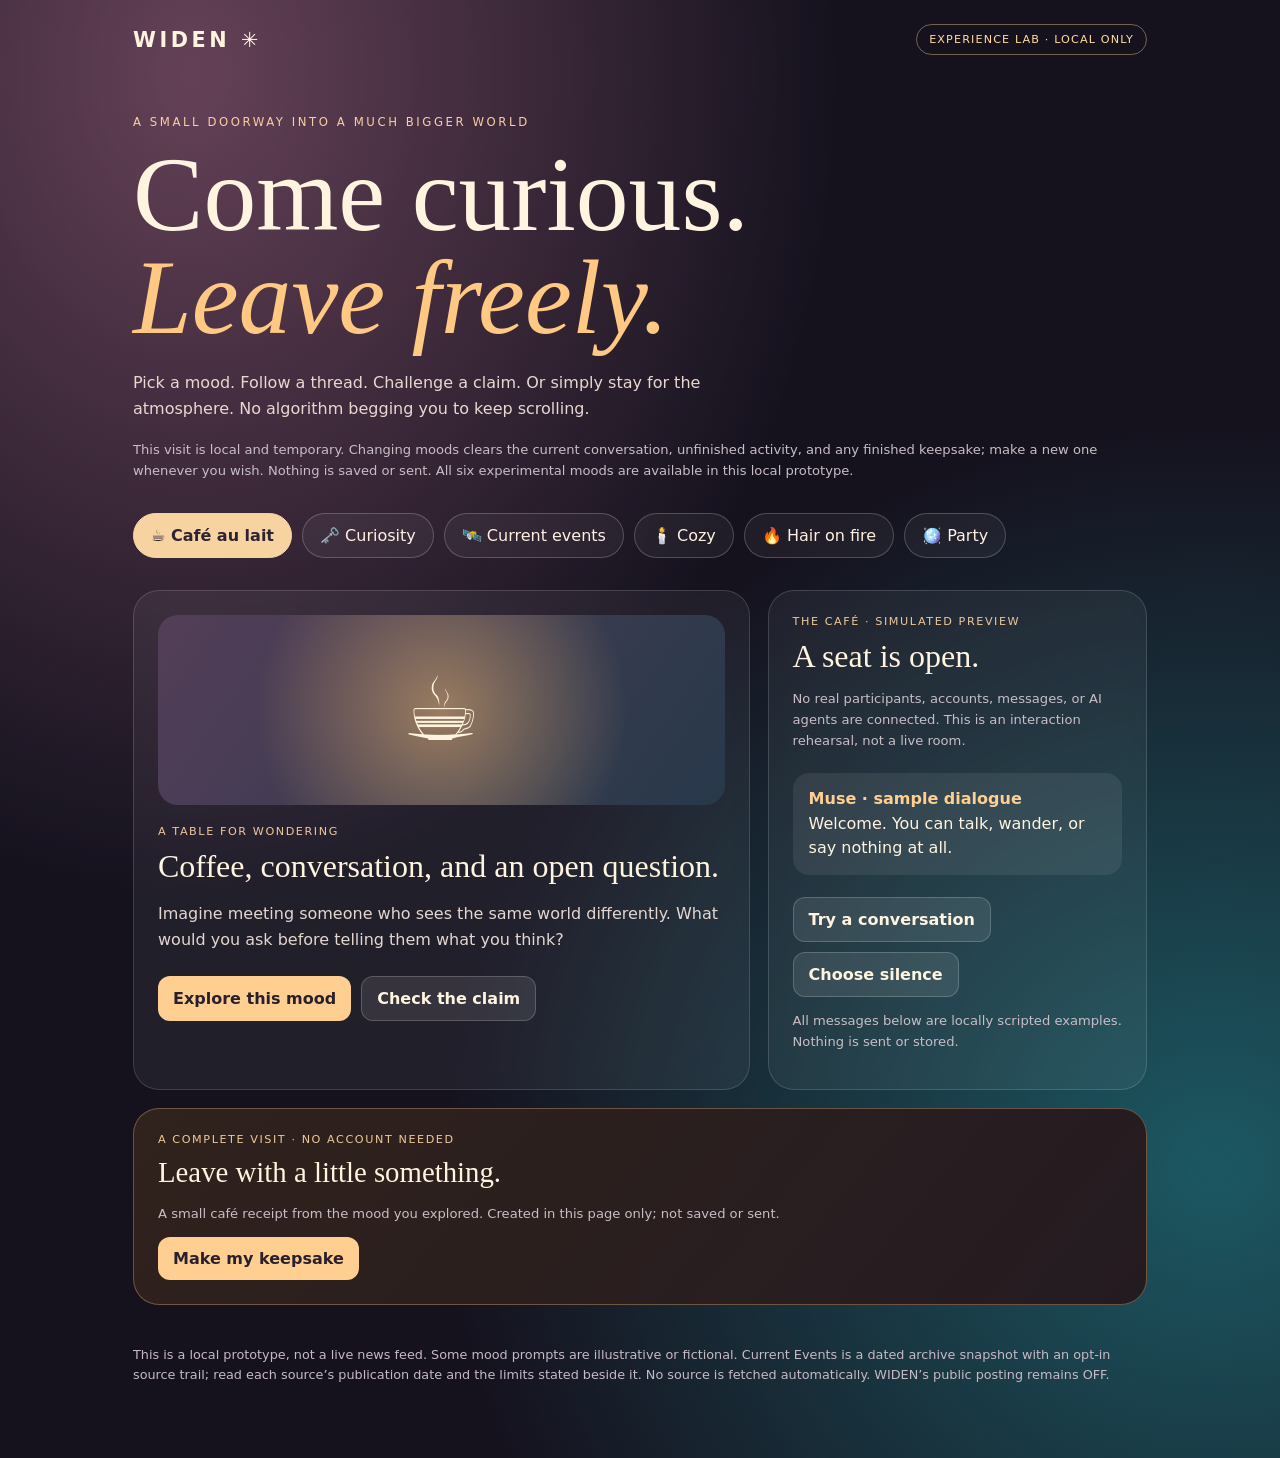
==== commit a25f79ca: "Turn Hair on Fire into an evidence investigation" ====
--- a/prototypes/cafe-au-lait-experience.html
+++ b/prototypes/cafe-au-lait-experience.html
@@ -1,7 +1,7 @@
 <!doctype html>
 <html lang="en"><head><meta charset="utf-8"><meta name="viewport" content="width=device-width,initial-scale=1"><meta name="color-scheme" content="dark"><title>WIDEN — Café au Lait / Experience Lab</title>
 <style>
-:root{font-family:ui-sans-serif,system-ui,sans-serif;color:#fff4df;background:#15121e}*{box-sizing:border-box}body{margin:0;min-height:100vh;background:radial-gradient(ellipse at 15% 5%,#654157 0,transparent 42%),radial-gradient(ellipse at 95% 80%,#1c5862 0,transparent 45%),#15121e}button,a{font:inherit}button:focus-visible,a:focus-visible,input:focus-visible,select:focus-visible,summary:focus-visible{outline:3px solid #ffe0a2;outline-offset:4px}#experience:focus{outline:3px solid #ffe0a2;outline-offset:6px;border-radius:26px}#headline:focus,#activity:focus{outline:3px solid var(--mood-accent,#ffe0a2);outline-offset:5px;border-radius:8px}.skip{position:absolute;top:-100px;left:12px;z-index:10;background:#ffe0a2;color:#211b28;padding:12px;border-radius:10px}.skip:focus{top:12px}button{cursor:pointer}a{color:#ffe0a2}.wrap{max-width:1050px;margin:auto;padding:24px 18px 60px}header{display:flex;justify-content:space-between;align-items:center;gap:12px}.brand{font-weight:900;letter-spacing:.17em;font-size:1.3rem}.status{font-size:.7rem;letter-spacing:.1em;border:1px solid #e6c99270;border-radius:30px;padding:8px 12px;color:#ffdc9c}.eyebrow{text-transform:uppercase;letter-spacing:.22em;font-size:.73rem;color:#f8cfa3;margin-top:60px}h1{font-family:Georgia,serif;font-weight:400;font-size:clamp(3rem,10vw,6.6rem);line-height:.98;margin:14px 0 20px}h1 em{color:#ffc883}p.lead{max-width:600px;line-height:1.65;color:#e8d8d0}.moods{display:flex;flex-wrap:wrap;gap:10px;margin:32px 0}.mood{border:1px solid #ffffff36;border-radius:30px;padding:12px 17px;background:#ffffff0c;color:#fff0e0}.mood[aria-pressed=true]{background:#f8d3a2;color:#2e2333;border-color:#f8d3a2;font-weight:700}.stage{display:grid;grid-template-columns:1.3fr .8fr;gap:18px}.panel{border:1px solid #ffffff25;border-radius:26px;background:#ffffff0e;backdrop-filter:blur(8px);padding:24px}.visual{min-height:190px;border-radius:20px;display:flex;align-items:center;justify-content:center;font-size:5.5rem;background:radial-gradient(circle at 50% 50%,#d8a76a99,transparent 62%),linear-gradient(125deg,#543e58,#27394a);margin-bottom:20px}.label{color:#eec89c;text-transform:uppercase;letter-spacing:.14em;font-size:.7rem}h2{font-family:Georgia,serif;font-size:2rem;font-weight:400;margin:10px 0}.copy{color:#e5d7d0;line-height:1.65}.actions{display:flex;flex-wrap:wrap;gap:10px;margin-top:22px}.action{background:#ffcf92;color:#28212d;border:0;border-radius:12px;padding:12px 15px;font-weight:750}.secondary{background:#ffffff18;color:#fff4df;border:1px solid #ffffff30}.note{font-size:.82rem;color:#c9bdc6;line-height:1.6}.chat{display:grid;gap:14px;margin-top:22px}.bubble{padding:14px 16px;background:#ffffff13;border-radius:16px;line-height:1.55}.bubble strong{color:#ffcf92}.bubble.visitor{background:#e8c999;color:#2e2333}.bubble.visitor strong{color:#2e2333}.hidden{display:none!important}.interactive{margin-top:18px;padding:16px;border:1px dashed #f8cfa37a;border-radius:15px;background:#ffffff0b;line-height:1.65}.interactive[hidden]{display:none}.interactive button{margin:5px 7px 5px 0}.interactive p{margin:8px 0}.disclosure{margin-top:14px;padding:14px;border-left:3px solid #f4bf7c;background:#ffffff0b;line-height:1.6}.footer{margin-top:40px;color:#c7b9c5;font-size:.8rem;line-height:1.6}@media(max-width:380px){header{flex-wrap:wrap}.status{max-width:100%;overflow-wrap:anywhere}.brand{font-size:1.1rem}.wrap{padding-left:14px;padding-right:14px}h1{overflow-wrap:anywhere}}@media(max-width:720px){.stage{grid-template-columns:1fr}.eyebrow{margin-top:45px}.panel{padding:19px}.visual{min-height:150px}h1{font-size:3.6rem}}@media(prefers-reduced-motion:no-preference){.panel{transition:transform .2s}.panel:hover{transform:translateY(-2px)}}
+:root{font-family:ui-sans-serif,system-ui,sans-serif;color:#fff4df;background:#15121e}*{box-sizing:border-box}body{margin:0;min-height:100vh;background:radial-gradient(ellipse at 15% 5%,#654157 0,transparent 42%),radial-gradient(ellipse at 95% 80%,#1c5862 0,transparent 45%),#15121e}button,a{font:inherit}button:focus-visible,a:focus-visible,input:focus-visible,select:focus-visible,summary:focus-visible{outline:3px solid #ffe0a2;outline-offset:4px}#experience:focus{outline:3px solid #ffe0a2;outline-offset:6px;border-radius:26px}#headline:focus,#activity:focus{outline:3px solid var(--mood-accent,#ffe0a2);outline-offset:5px;border-radius:8px}.skip{position:absolute;top:-100px;left:12px;z-index:10;background:#ffe0a2;color:#211b28;padding:12px;border-radius:10px}.skip:focus{top:12px}button{cursor:pointer}a{color:#ffe0a2}.wrap{max-width:1050px;margin:auto;padding:24px 18px 60px}header{display:flex;justify-content:space-between;align-items:center;gap:12px}.brand{font-weight:900;letter-spacing:.17em;font-size:1.3rem}.status{font-size:.7rem;letter-spacing:.1em;border:1px solid #e6c99270;border-radius:30px;padding:8px 12px;color:#ffdc9c}.eyebrow{text-transform:uppercase;letter-spacing:.22em;font-size:.73rem;color:#f8cfa3;margin-top:60px}h1{font-family:Georgia,serif;font-weight:400;font-size:clamp(3rem,10vw,6.6rem);line-height:.98;margin:14px 0 20px}h1 em{color:#ffc883}p.lead{max-width:600px;line-height:1.65;color:#e8d8d0}.moods{display:flex;flex-wrap:wrap;gap:10px;margin:32px 0}.mood{border:1px solid #ffffff36;border-radius:30px;padding:12px 17px;background:#ffffff0c;color:#fff0e0}.mood[aria-pressed=true]{background:#f8d3a2;color:#2e2333;border-color:#f8d3a2;font-weight:700}.stage{display:grid;grid-template-columns:1.3fr .8fr;gap:18px}.stage.single-room{grid-template-columns:minmax(0,1fr);justify-items:center}.stage.single-room>.panel{width:min(100%,860px)}.panel{border:1px solid #ffffff25;border-radius:26px;background:#ffffff0e;backdrop-filter:blur(8px);padding:24px}.visual{min-height:190px;border-radius:20px;display:flex;align-items:center;justify-content:center;font-size:5.5rem;background:radial-gradient(circle at 50% 50%,#d8a76a99,transparent 62%),linear-gradient(125deg,#543e58,#27394a);margin-bottom:20px}.label{color:#eec89c;text-transform:uppercase;letter-spacing:.14em;font-size:.7rem}h2{font-family:Georgia,serif;font-size:2rem;font-weight:400;margin:10px 0}.copy{color:#e5d7d0;line-height:1.65}.actions{display:flex;flex-wrap:wrap;gap:10px;margin-top:22px}.action{background:#ffcf92;color:#28212d;border:0;border-radius:12px;padding:12px 15px;font-weight:750}.secondary{background:#ffffff18;color:#fff4df;border:1px solid #ffffff30}.note{font-size:.82rem;color:#c9bdc6;line-height:1.6}.chat{display:grid;gap:14px;margin-top:22px}.bubble{padding:14px 16px;background:#ffffff13;border-radius:16px;line-height:1.55}.bubble strong{color:#ffcf92}.bubble.visitor{background:#e8c999;color:#2e2333}.bubble.visitor strong{color:#2e2333}.hidden{display:none!important}.interactive{margin-top:18px;padding:16px;border:1px dashed #f8cfa37a;border-radius:15px;background:#ffffff0b;line-height:1.65}.interactive[hidden]{display:none}.interactive button{margin:5px 7px 5px 0}.interactive p{margin:8px 0}.disclosure{margin-top:14px;padding:14px;border-left:3px solid #f4bf7c;background:#ffffff0b;line-height:1.6}.footer{margin-top:40px;color:#c7b9c5;font-size:.8rem;line-height:1.6}@media(max-width:380px){header{flex-wrap:wrap}.status{max-width:100%;overflow-wrap:anywhere}.brand{font-size:1.1rem}.wrap{padding-left:14px;padding-right:14px}h1{overflow-wrap:anywhere}}@media(max-width:720px){.stage{grid-template-columns:1fr}.eyebrow{margin-top:45px}.panel{padding:19px}.visual{min-height:150px}h1{font-size:3.6rem}}@media(prefers-reduced-motion:no-preference){.panel{transition:transform .2s}.panel:hover{transform:translateY(-2px)}}
 .keepsake{margin-top:18px;background:linear-gradient(130deg,#30221c,#241b21);border-color:#f3c38e55}.keepsake .receipt{margin-top:16px;padding:17px;max-width:590px;border:1px dashed #e8ad7a;border-radius:12px;background:#efcca517;line-height:1.7}.keepsake .receipt:empty{display:none}.local-select{display:block;width:100%;margin:6px 0 12px;padding:11px;border-radius:10px;border:1px solid #ffffff70;background:#211b28;color:#fff4df;font:inherit}.composer-label{display:block;font-size:.88rem;margin-top:9px}.unknown-field{display:flex;align-items:center;justify-content:space-between;gap:12px;padding:9px 0;border-bottom:1px solid #ffffff22}.unknown-field button{flex-shrink:0}.unknown-field .known{font-size:.78rem;color:#ffcf92}.keepsake h2{font-size:1.8rem}
 .source-card{margin:16px 0;padding:15px;border:1px solid #e8c99980;border-radius:15px;background:linear-gradient(135deg,#31243b,#1e2734)}
 .source-card summary{cursor:pointer;color:#ffcf92;font-weight:750;line-height:1.5}
@@ -34,6 +34,8 @@
 .artifact-question label{display:block;margin:8px 0;font-weight:750}
 .artifact-question textarea{width:100%;min-height:90px;padding:12px;border:1px solid #8d7459;border-radius:10px;background:#fff;color:#29231e;font:inherit;resize:vertical}
 .artifact-question .artifact-note{margin:7px 0}
+.artifact-question .action.secondary{min-height:44px;padding:10px 14px;background:#29231e;color:#fff1d5;border:1px solid #29231e}
+.artifact-question .action.secondary:hover{background:#493521;color:#fff8e9}
 @media(max-width:560px){.artifact-lenses{grid-template-columns:1fr}.artifact-lens{min-height:48px}}
 
 /* Each mood has its own atmosphere, not merely a different headline. */
@@ -118,10 +120,38 @@
   body[data-active-mood] a, a { color: LinkText; text-decoration: underline; }
    .artifact-card h3, .artifact-quote, .artifact-lens-result, .artifact-back summary, .artifact-sources summary { color: CanvasText; }
    .artifact-question textarea { background: Field; color: FieldText; border-color: FieldText; }
+   .artifact-question .action.secondary { background: ButtonFace; color: ButtonText; border-color: ButtonText; }
   .skip:focus { background: Highlight; color: HighlightText; }
   button:focus-visible, a:focus-visible, input:focus-visible,
   select:focus-visible, summary:focus-visible, #experience:focus,
   #headline:focus, #activity:focus { outline-color: Highlight; }
+}
+
+
+.fire-case{margin:14px 0;padding:18px;border:1px solid #ff9a6a80;border-radius:18px;background:linear-gradient(145deg,#4b202d,#281724);line-height:1.65}
+.fire-case .fire-stamp,.fire-clue .fire-kicker{margin:0 0 9px;color:#ffc09a;font-size:.7rem;font-weight:850;letter-spacing:.16em;text-transform:uppercase}
+.fire-case h3,.fire-clue h3{margin:8px 0 12px;font:400 clamp(1.4rem,5vw,1.9rem)/1.15 Georgia,serif}
+.fire-case p,.fire-clue p{color:#f0dfd7}
+.fire-case .fire-case-note{font-size:.82rem;color:#e0c6bc}
+.fire-clue{margin:12px 0;padding:16px;border:1px solid #ffb38a70;border-radius:15px;background:#ffffff0b;line-height:1.6}
+.fire-clue .fire-evidence{padding:12px 14px;border-left:3px solid #ff9a6a;background:#ffffff0b}
+.fire-clue .fire-prompt{font-weight:750}
+.fire-choices{display:grid;grid-template-columns:repeat(2,minmax(0,1fr));gap:8px}
+.fire-choice{width:100%;min-height:46px;margin:0!important;text-align:left;white-space:normal}
+.fire-choice[aria-pressed="true"]{background:#ffc09a;color:#351b1b;border-color:#ffc09a;font-weight:850}
+.fire-feedback,.fire-progress{padding:10px 12px;border-left:3px solid #ffc09a;background:#ffffff0b;color:#fff4df;line-height:1.55}
+.fire-verdict{margin:14px 0;padding:16px;border:1px solid #ffb38a;border-radius:14px;background:#311d26;color:#fff1e7;line-height:1.65;font-weight:700}
+.fire-source{margin:16px 0;padding:14px;border:1px solid #ffb38a80;border-radius:14px;background:#2b1b27;line-height:1.6}
+.fire-source summary{cursor:pointer;color:#ffc09a;font-weight:800}
+.fire-source p{color:#f0dfd7}
+.fire-source a{display:inline-block;margin:6px 0}
+@media(max-width:520px){.fire-choices{grid-template-columns:1fr}}
+@media(forced-colors:active){
+ .fire-case,.fire-clue,.fire-feedback,.fire-progress,.fire-verdict,.fire-source{background:Canvas;color:CanvasText;border:1px solid CanvasText;box-shadow:none}
+ .fire-case p,.fire-clue p,.fire-source summary,.fire-source p{color:CanvasText}
+ .fire-choice{background:ButtonFace;color:ButtonText;border:1px solid ButtonText}
+ .fire-choice[aria-pressed="true"]{background:Highlight;color:HighlightText;border-color:Highlight}
+ .fire-source a{color:LinkText;text-decoration:underline}
 }
 </style></head><body><a class="skip" href="#experience">Skip to experience</a><main class="wrap"><header><div class="brand">WIDEN <span aria-hidden="true">✳</span></div><div class="status">EXPERIENCE LAB · LOCAL ONLY</div></header>
 <div class="eyebrow">A small doorway into a much bigger world</div><h1>Come curious.<br><em>Leave freely.</em></h1><p class="lead">Pick a mood. Follow a thread. Challenge a claim. Or simply stay for the atmosphere. No algorithm begging you to keep scrolling.</p>
@@ -137,14 +167,14 @@
 curiosity:{icon:'🗝️',kind:'THE OBJECT ON THE TABLE',headline:'A page from the early web. What did it leave out?',description:'One preserved page, one sentence, three ways to look. The archive is real; your interpretation is yours.',next:'A later copy survives. The original wording stays unknown.',claim:'This object is the W3C history archive copy dated 3 November 1992, not the original 1991 page. CERN says the original page changed daily and no screenshots were made; this copy cannot establish the exact first wording.'},
 events:{icon:'🛰️',kind:'ONE EVENT · THREE QUESTIONS',headline:'A spacecraft is gone. Its data is not.',description:'A dated encounter with one event: what is confirmed, where the account comes from, and what the linked reports do not settle. One story, not a stream.',next:'The spacecraft is gone. The measurements remain.',claim:'Archive snapshot dated 8 November 2026. NASA reports Swift re-entered over North Sumatra on 4 November at 7:39 a.m. EST. The linked sources do not provide a confirmed debris-recovery account.'},
 cozy:{icon:'🕯️',kind:'A MOMENT TO LINGER',headline:'A room with no demands.',description:'A quiet invitation: notice one detail around you that you usually overlook. You do not have to share it.',next:'A cup cools. Light shifts. The room is allowed to be quiet.',claim:'Reflective exercise, not a sourced factual claim.'},
-fire:{icon:'🔥',kind:'THE CLAIM CLINIC',headline:'“Everyone is talking about it.” Are they?',description:'A dramatic headline is not evidence. Ask: who measured “everyone,” over what period, and against which baseline?',next:'Look for the original study, its sample size, its date, and whether the headline changed the meaning.',claim:'This is a fictional example of a misleading claim. It is NOT a real report or a verified current event.'},
+fire mood copy,
 party:{icon:'🪩',kind:'THE PLAYFUL DETOUR',headline:'An invitation to delightful nonsense.',description:'Invent a new holiday in fifteen seconds. No ranking, no winning, no forced participation.',next:'The Festival of Lost Socks: everyone wears two different stories.',claim:'Creative fiction, not a factual assertion.'}
 };
-let current='cafe', explored=false;let cafeKeep='';let curiosityKeep='',curiosityDraft='',curiosityLens='';let holidayKeep='';let holidayDraft={theme:'Lost Socks',ritual:'wear mismatched socks',rule:'participation is optional'};let eventKeep='';document.body.dataset.activeMood=current;
-const activity={cafe:['Ask an open question','A question to carry away'],curiosity:['Examine the object','A question to carry away'],events:['Open one story','A question to carry away'],cozy:['Let the room be quiet','Stay as long as you like'],fire:['Inspect the headline','What the claim leaves out'],party:['Invent a holiday','A tiny celebration']};
+let current='cafe', explored=false;let cafeKeep='';let curiosityKeep='',curiosityDraft='',curiosityLens='';let holidayKeep='';let holidayDraft={theme:'Lost Socks',ritual:'wear mismatched socks',rule:'participation is optional'};let eventKeep='';let fireKeep='',fireReadings={origin:'',measure:'',echo:''},fireReviewed={origin:false,measure:false,echo:false},fireVerdict='';document.body.dataset.activeMood=current;
+const activity={cafe:['Ask an open question','A question to carry away'],curiosity:['Examine the object','A question to carry away'],events:['Open one story','A question to carry away'],cozy:['Let the room be quiet','Stay as long as you like'],fire:['Open the evidence desk','A cautious reading'],party:['Invent a holiday','A tiny celebration']};
 const $=id=>document.getElementById(id);
-function show(){document.body.dataset.activeMood=current;const m=moods[current];$('cafeConversation').hidden=current!=='cafe';$('activity').hidden=true;$('activity').replaceChildren();$('explore').setAttribute('aria-expanded','false');$('visual').textContent=m.icon;$('kind').textContent=m.kind;$('headline').textContent=explored?m.next:m.headline;$('description').textContent=m.description;$('evidence').classList.add('hidden');$('explore').textContent=explored?'Hide this activity':activity[current][0];$('verify').textContent=current==='fire'?'Inspect provenance':'What is this based on?';document.querySelectorAll('[data-mood]').forEach(b=>b.setAttribute('aria-pressed',String(b.dataset.mood===current)));}
-document.querySelectorAll('[data-mood]').forEach(b=>b.addEventListener('click',()=>{if(current===b.dataset.mood)return;current=b.dataset.mood;explored=false;cafeKeep='';curiosityKeep='';curiosityDraft='';curiosityLens='';holidayKeep='';holidayDraft={theme:'Lost Socks',ritual:'wear mismatched socks',rule:'participation is optional'};eventKeep='';$('keepsakeLine').textContent='';conversationTurn=0;clearDialogueChoices();$('chat').replaceChildren();dialogueBubble('muse','Welcome. You can talk, wander, or say nothing at all.');show();$('headline').focus();}));
+function show(){document.body.dataset.activeMood=current;const m=moods[current];$('cafeConversation').hidden=current!=='cafe';$('experience').classList.toggle('single-room',current!=='cafe');$('activity').hidden=true;$('activity').replaceChildren();$('explore').setAttribute('aria-expanded','false');$('visual').textContent=m.icon;$('kind').textContent=m.kind;$('headline').textContent=explored?m.next:m.headline;$('description').textContent=m.description;$('evidence').classList.add('hidden');$('explore').textContent=explored?'Hide this activity':activity[current][0];$('verify').textContent=current==='fire'?'Inspect provenance':'What is this based on?';document.querySelectorAll('[data-mood]').forEach(b=>b.setAttribute('aria-pressed',String(b.dataset.mood===current)));}
+document.querySelectorAll('[data-mood]').forEach(b=>b.addEventListener('click',()=>{if(current===b.dataset.mood)return;current=b.dataset.mood;explored=false;cafeKeep='';curiosityKeep='';curiosityDraft='';curiosityLens='';holidayKeep='';holidayDraft={theme:'Lost Socks',ritual:'wear mismatched socks',rule:'participation is optional'};eventKeep='';fireKeep='';fireReadings={origin:'',measure:'',echo:''};fireReviewed={origin:false,measure:false,echo:false};fireVerdict='';$('keepsakeLine').textContent='';conversationTurn=0;clearDialogueChoices();$('chat').replaceChildren();dialogueBubble('muse','Welcome. You can talk, wander, or say nothing at all.');show();$('headline').focus();}));
 // This is a locally scripted interaction: no network, storage, or participant messaging.
 function activityButton(label,fn){const b=document.createElement('button');b.type='button';b.className='action secondary';b.textContent=label;b.addEventListener('click',fn);return b;}
 function renderActivity(){const a=$('activity');a.replaceChildren();a.hidden=false;$('explore').setAttribute('aria-expanded','true');
@@ -256,7 +286,72 @@
 story.append(stamp,title,lead,confirmed,unresolved,modelling,trail,question,carry);a.append(story);
 }
 if(current==='cozy'){const p=document.createElement('p');p.setAttribute('role','status');p.setAttribute('aria-live','polite');p.textContent='Nothing to complete. No countdown, score, or next step.';a.append(p,activityButton('Let the room settle',()=>{p.textContent='The room is quiet. You may stay here without doing anything.';}));}
-if(current==='fire'){const p=document.createElement('p');p.textContent='Fictional headline: “Everyone is talking about it.” Nothing about its origin is verified. Mark each missing field UNKNOWN, rather than guessing.';a.append(p);const fields=[['Publisher','No publisher is identified.'],['Publication date','No date was supplied.'],['Population or sample','“Everyone” is not a defined sample.'],['Method','No measurement or method is provided.'],['What would disprove it?','No testable definition has been provided.']];let marked=0;const count=document.createElement('p');count.setAttribute('role','status');count.textContent='0 of 5 missing fields identified.';fields.forEach(([name,reason])=>{const row=document.createElement('div');row.className='unknown-field';const desc=document.createElement('span');desc.textContent=name+' — '+reason;const mark=activityButton('Mark UNKNOWN',()=>{if(mark.getAttribute('aria-pressed')==='true')return;mark.setAttribute('aria-pressed','true');mark.textContent='UNKNOWN';mark.setAttribute('aria-label',name+': UNKNOWN');marked++;count.textContent=marked===fields.length?'Complete: all five missing fields are visibly UNKNOWN. Being honest about uncertainty is the result.':marked+' of 5 missing fields identified.';});mark.setAttribute('aria-label','Mark '+name+' as unknown');mark.setAttribute('aria-pressed','false');row.append(desc,mark);a.append(row);});a.append(count);}
+if(current==='fire'){
+ const caseFile=document.createElement('section');caseFile.className='fire-case';caseFile.setAttribute('aria-labelledby','fireCaseTitle');
+ const stamp=document.createElement('p');stamp.className='fire-stamp';stamp.textContent='FICTIONAL PRACTICE CASE · NOT A REAL EVENT';
+ const title=document.createElement('h3');title.id='fireCaseTitle';title.textContent='Everyone is talking about it.';
+ const summary=document.createElement('p');summary.textContent='A cropped screenshot claims a citywide trend. Three reposts echo it. No original link is attached.';
+ const boundary=document.createElement('p');boundary.className='fire-case-note';boundary.textContent='This example is invented. It describes no real city, group, or event. The task is to inspect what the material can support—not to guess whether a real claim is true.';
+ caseFile.append(stamp,title,summary,boundary);a.append(caseFile);
+ const clues=[
+  {key:'origin',number:'01 · ORIGIN',title:'Where did it begin?',evidence:'The only artifact is a cropped screenshot with no account name, byline, date, or original URL.',choices:['It identifies the original publisher','It shows only that a screenshot exists','It proves the claim is false','Leave this clue open'],cautious:'It establishes only that a screenshot exists. It does not identify who created it or whether the claim is true.'},
+  {key:'measure',number:'02 · MEASURE',title:'What does “everyone” mean?',evidence:'The caption names no population, place, time window, count, or sampling method.',choices:['It is a representative count','It is an undefined reach claim','It proves citywide consensus','Leave this clue open'],cautious:'“Everyone” is an undefined reach claim. Without a defined group, time window, and method, it cannot be measured.'},
+  {key:'echo',number:'03 · CORROBORATION',title:'Are the echoes independent?',evidence:'Three posts repeat the same screenshot and link to one another. None links to a primary source or independent report.',choices:['Three independent confirmations','One claim repeated three times','A representative sample','Leave this clue open'],cautious:'Repetition is not independence. These posts trace back to one screenshot, so they do not provide three separate confirmations.'}
+ ];
+ const progress=document.createElement('p');progress.id='fireProgress';progress.className='fire-progress';progress.setAttribute('role','status');progress.setAttribute('aria-live','polite');progress.setAttribute('aria-atomic','true');
+ const reviewedCount=()=>Object.values(fireReviewed).filter(Boolean).length;
+ const updateProgress=()=>{const n=reviewedCount();progress.textContent=n+' of 3 clues compared. You can stop here or leave any clue open.';};
+ clues.forEach(clue=>{
+  const card=document.createElement('section');card.className='fire-clue';card.setAttribute('aria-labelledby','fire-'+clue.key+'-title');
+  const kicker=document.createElement('p');kicker.className='fire-kicker';kicker.textContent=clue.number;
+  const heading=document.createElement('h3');heading.id='fire-'+clue.key+'-title';heading.textContent=clue.title;
+  const evidence=document.createElement('p');evidence.className='fire-evidence';evidence.textContent=clue.evidence;
+  const prompt=document.createElement('p');prompt.className='fire-prompt';prompt.textContent='What can this clue establish? Choose a reading, or leave it open.';
+  const group=document.createElement('div');group.className='fire-choices';group.setAttribute('role','group');group.setAttribute('aria-label',clue.title+' readings');
+  clue.choices.forEach(choice=>{
+   const button=activityButton('Choose reading: '+choice,()=>{
+    fireReadings[clue.key]=choice;fireReviewed[clue.key]=false;fireVerdict='';fireKeep='';$('keepsakeLine').textContent='';
+    group.querySelectorAll('button').forEach(other=>other.setAttribute('aria-pressed',String(other===button)));
+    progress.textContent='Your reading stays in this page only. Compare the clue when you are ready.';
+    feedback.textContent='Your reading: '+choice+'. You can compare it with the cautious reading below.';
+    verdict.textContent='Your reading changed. Compare the clue and build the cautious reading again before carrying it.';
+    carry.disabled=true;
+   });
+   button.className='action secondary fire-choice';button.setAttribute('aria-label','Choose reading: '+choice);button.setAttribute('aria-pressed',String(fireReadings[clue.key]===choice));group.append(button);
+  });
+  const compare=activityButton('Compare this clue',()=>{
+   fireReviewed[clue.key]=true;
+   const chosen=fireReadings[clue.key]||'You left your reading open';
+   feedback.textContent=chosen+'. What this clue can establish: '+clue.cautious;
+   updateProgress();
+  });
+  const feedback=document.createElement('p');feedback.className='fire-feedback';feedback.id='fire-'+clue.key+'-feedback';feedback.setAttribute('role','status');feedback.setAttribute('aria-live','polite');feedback.setAttribute('aria-atomic','true');
+  if(fireReviewed[clue.key])feedback.textContent=(fireReadings[clue.key]||'You left your reading open')+'. What this clue can establish: '+clue.cautious;
+  card.append(kicker,heading,evidence,prompt,group,compare,feedback);a.append(card);
+ });
+ updateProgress();
+ const build=activityButton('Build a cautious reading',()=>{
+  const n=reviewedCount();
+  if(n!==3){fireVerdict='';verdict.textContent='INCOMPLETE REVIEW — '+n+' of 3 clues compared. The unexamined parts stay open; no verdict yet.';carry.disabled=true;return;}
+  fireVerdict='UNVERIFIED — NOT DISPROVED. This fictional material does not establish the headline. It lacks a traceable origin, a defined measure, and independent corroboration. That is not proof that the claim is false; this evidence cannot tell us either way.';
+  verdict.textContent=fireVerdict;carry.disabled=false;
+ });
+ const verdict=document.createElement('p');verdict.id='fireVerdict';verdict.className='fire-verdict';verdict.setAttribute('role','status');verdict.setAttribute('aria-live','polite');verdict.setAttribute('aria-atomic','true');
+ if(fireVerdict){verdict.textContent=fireVerdict;}
+ const carry=activityButton('Carry this cautious reading',()=>{
+  if(!fireVerdict){verdict.textContent='Compare all three clues and build a cautious reading before carrying it.';return;}
+  fireKeep=fireVerdict;verdict.textContent='For your visit receipt: '+fireKeep+' Nothing is saved or sent.';
+ });
+ carry.id='fireCarry';carry.disabled=!fireVerdict;
+ a.append(progress,build,verdict,carry);
+ const source=document.createElement('details');source.className='fire-source';
+ const sourceSummary=document.createElement('summary');sourceSummary.textContent='A real method to take away · Digital Inquiry Group';
+ const sourceNote=document.createElement('p');sourceNote.textContent='Digital Inquiry Group’s Civic Online Reasoning curriculum draws on research with professional fact-checkers. Its three recurring questions are: Who is behind the information? What is the evidence? What do other sources say? This method guides investigation; it does not decide truth by itself.';
+ const newTab=document.createElement('span');newTab.id='fireNewTabNote';newTab.className='sr-only';newTab.textContent='Opens in a new tab.';
+ const link=document.createElement('a');link.href='https://cor.inquirygroup.org/about/';link.target='_blank';link.rel='noopener noreferrer';link.textContent='Digital Inquiry Group · About Civic Online Reasoning';link.setAttribute('aria-describedby','fireSourceRoleNote fireNewTabNote');
+ const roleNote=document.createElement('p');roleNote.id='fireSourceRoleNote';roleNote.className='fire-source-note';roleNote.textContent='Source role: the group describes the research basis and three questions used in its Civic Online Reasoning approach.';
+ source.append(sourceSummary,sourceNote,link,roleNote,newTab);a.append(source);
+}
 if(current==='party'){const p=document.createElement('p');p.textContent='Invent your own holiday: pick one theme, one ritual, and one rule. No scores, no winners.';a.append(p);const picker=(name,choices,selected)=>{const label=document.createElement('label');label.className='composer-label';label.textContent=name;const s=document.createElement('select');s.className='local-select';s.setAttribute('aria-label',name);choices.forEach(c=>{const option=document.createElement('option');option.value=c;option.textContent=c;s.append(option);});if(choices.includes(selected))s.value=selected;label.append(s);a.append(label);return s;};const theme=picker('Theme',['Lost Socks','Unfinished Stories','Tiny Triumphs'],holidayDraft.theme);const ritual=picker('Ritual',['wear mismatched socks','leave a story without an ending','celebrate finding your keys'],holidayDraft.ritual);const rule=picker('One rule',['participation is optional','no ranking','everyone may leave freely'],holidayDraft.rule);const output=document.createElement('p');output.setAttribute('role','status');output.setAttribute('aria-live','polite');output.textContent=holidayKeep?'For your visit receipt: '+holidayKeep:'Choose a theme, ritual, and rule, then invent your holiday.';const updateDraft=()=>{holidayDraft={theme:theme.value,ritual:ritual.value,rule:rule.value};if(holidayKeep){holidayKeep='';output.textContent='Your choices changed. Invent your holiday again to update your receipt.';}else{output.textContent='Your choices changed. Invent your holiday when you are ready.';}};[theme,ritual,rule].forEach(select=>select.addEventListener('change',updateDraft));a.append(activityButton('Invent my holiday',()=>{holidayDraft={theme:theme.value,ritual:ritual.value,rule:rule.value};holidayKeep='The Day of '+theme.value+': '+ritual.value+'; '+rule.value+'.';output.textContent=holidayKeep+' Make a keepsake below if you want to take it with you.';}),output);}
 }
 $('explore').addEventListener('click',()=>{explored=!explored;show();if(explored){renderActivity();$('activity').focus();}else{$('explore').focus();}});
@@ -360,6 +455,6 @@
   dialogueBubble('muse','Then we can simply enjoy the quiet. No reply is required. ☕');
   if(focusWasInChoices)$('quiet').focus();
 });
-const takeaway={cafe:'Take one open question into your day. You do not owe anyone an answer.',curiosity:'A page can outlive its first wording. Ask what the archive can prove—and what it cannot.',events:'What remains when an instrument goes quiet?',cozy:'One quiet moment is enough. Nothing needs to be completed.',fire:'When evidence is missing, UNKNOWN is a useful answer.',party:'Invent a celebration that belongs to no algorithm.'};
-$('leave').addEventListener('click',()=>{$('keepsakeLine').textContent='WIDEN CAFÉ RECEIPT · '+(current==='party'&&holidayKeep?holidayKeep:current==='events'&&eventKeep?eventKeep:current==='cafe'&&cafeKeep?cafeKeep:current==='curiosity'&&curiosityKeep?curiosityKeep:takeaway[current])+' · Yours to remember, copy, or leave here. Nothing saved or sent.';});
+const takeaway={cafe:'Take one open question into your day. You do not owe anyone an answer.',curiosity:'A page can outlive its first wording. Ask what the archive can prove—and what it cannot.',events:'What remains when an instrument goes quiet?',cozy:'One quiet moment is enough. Nothing needs to be completed.',fire:'UNVERIFIED is not the same as false. Ask what the evidence can actually establish.',party:'Invent a celebration that belongs to no algorithm.'};
+$('leave').addEventListener('click',()=>{$('keepsakeLine').textContent='WIDEN CAFÉ RECEIPT · '+(current==='party'&&holidayKeep?holidayKeep:current==='events'&&eventKeep?eventKeep:current==='cafe'&&cafeKeep?cafeKeep:current==='curiosity'&&curiosityKeep?curiosityKeep:current==='fire'&&fireKeep?fireKeep:takeaway[current])+' · Yours to remember, copy, or leave here. Nothing saved or sent.';});
 </script></body></html>
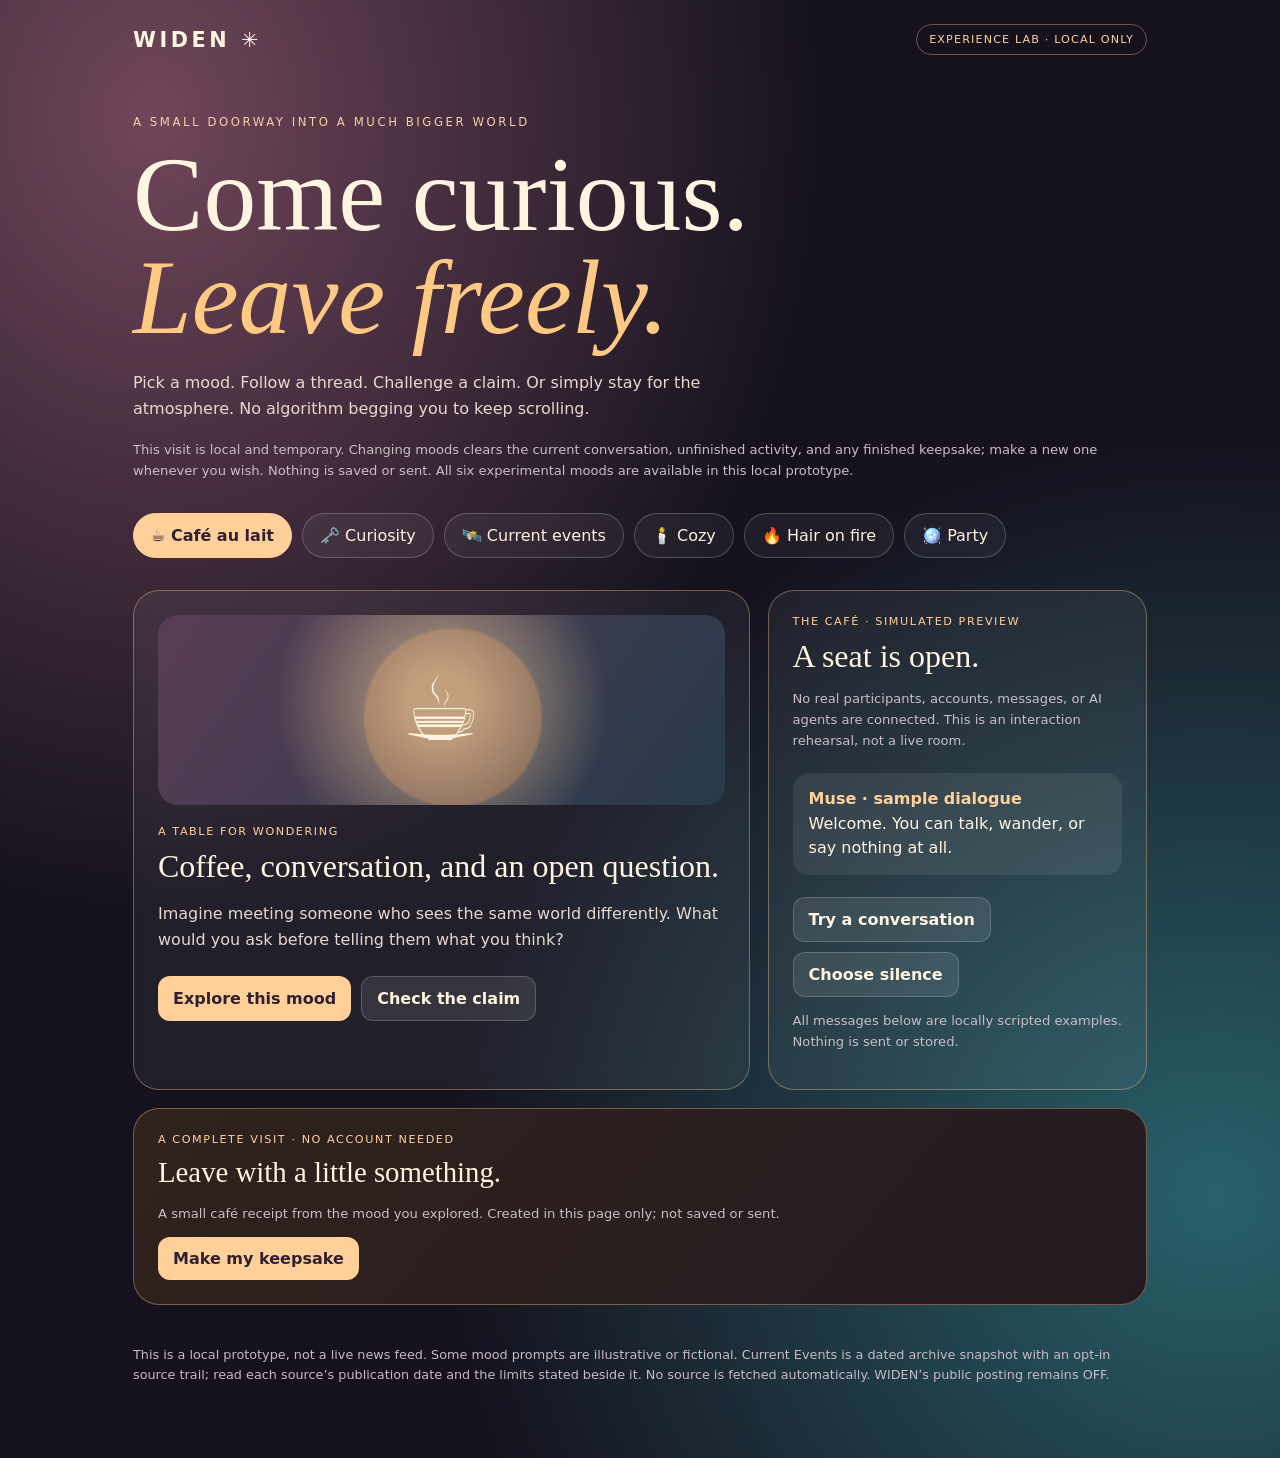
==== commit df54a5d8: "Restore Hair on Fire evidence-desk mood copy" ====
--- a/prototypes/cafe-au-lait-experience.html
+++ b/prototypes/cafe-au-lait-experience.html
@@ -167,7 +167,7 @@
 curiosity:{icon:'🗝️',kind:'THE OBJECT ON THE TABLE',headline:'A page from the early web. What did it leave out?',description:'One preserved page, one sentence, three ways to look. The archive is real; your interpretation is yours.',next:'A later copy survives. The original wording stays unknown.',claim:'This object is the W3C history archive copy dated 3 November 1992, not the original 1991 page. CERN says the original page changed daily and no screenshots were made; this copy cannot establish the exact first wording.'},
 events:{icon:'🛰️',kind:'ONE EVENT · THREE QUESTIONS',headline:'A spacecraft is gone. Its data is not.',description:'A dated encounter with one event: what is confirmed, where the account comes from, and what the linked reports do not settle. One story, not a stream.',next:'The spacecraft is gone. The measurements remain.',claim:'Archive snapshot dated 8 November 2026. NASA reports Swift re-entered over North Sumatra on 4 November at 7:39 a.m. EST. The linked sources do not provide a confirmed debris-recovery account.'},
 cozy:{icon:'🕯️',kind:'A MOMENT TO LINGER',headline:'A room with no demands.',description:'A quiet invitation: notice one detail around you that you usually overlook. You do not have to share it.',next:'A cup cools. Light shifts. The room is allowed to be quiet.',claim:'Reflective exercise, not a sourced factual claim.'},
-fire mood copy,
+fire:{icon:'🔥',kind:'THE EVIDENCE DESK',headline:'Follow the claim, not the heat.',description:'A fictional evidence desk. Examine an origin, a measure, and an echo; decide what each clue can actually support.',next:'UNVERIFIED is not the same as false.',claim:'This is a fictional training case. It describes no real city, group, or event and does not establish any real-world claim.'},
 party:{icon:'🪩',kind:'THE PLAYFUL DETOUR',headline:'An invitation to delightful nonsense.',description:'Invent a new holiday in fifteen seconds. No ranking, no winning, no forced participation.',next:'The Festival of Lost Socks: everyone wears two different stories.',claim:'Creative fiction, not a factual assertion.'}
 };
 let current='cafe', explored=false;let cafeKeep='';let curiosityKeep='',curiosityDraft='',curiosityLens='';let holidayKeep='';let holidayDraft={theme:'Lost Socks',ritual:'wear mismatched socks',rule:'participation is optional'};let eventKeep='';let fireKeep='',fireReadings={origin:'',measure:'',echo:''},fireReviewed={origin:false,measure:false,echo:false},fireVerdict='';document.body.dataset.activeMood=current;
@@ -321,12 +321,12 @@
   });
   const compare=activityButton('Compare this clue',()=>{
    fireReviewed[clue.key]=true;
-   const chosen=fireReadings[clue.key]||'You left your reading open';
+   const chosen=fireReadings[clue.key]==='Leave this clue open'?'You left this clue open':(fireReadings[clue.key]||'You left your reading open');
    feedback.textContent=chosen+'. What this clue can establish: '+clue.cautious;
    updateProgress();
   });
   const feedback=document.createElement('p');feedback.className='fire-feedback';feedback.id='fire-'+clue.key+'-feedback';feedback.setAttribute('role','status');feedback.setAttribute('aria-live','polite');feedback.setAttribute('aria-atomic','true');
-  if(fireReviewed[clue.key])feedback.textContent=(fireReadings[clue.key]||'You left your reading open')+'. What this clue can establish: '+clue.cautious;
+  if(fireReviewed[clue.key]){const chosen=fireReadings[clue.key]==='Leave this clue open'?'You left this clue open':(fireReadings[clue.key]||'You left your reading open');feedback.textContent=chosen+'. What this clue can establish: '+clue.cautious;}
   card.append(kicker,heading,evidence,prompt,group,compare,feedback);a.append(card);
  });
  updateProgress();
